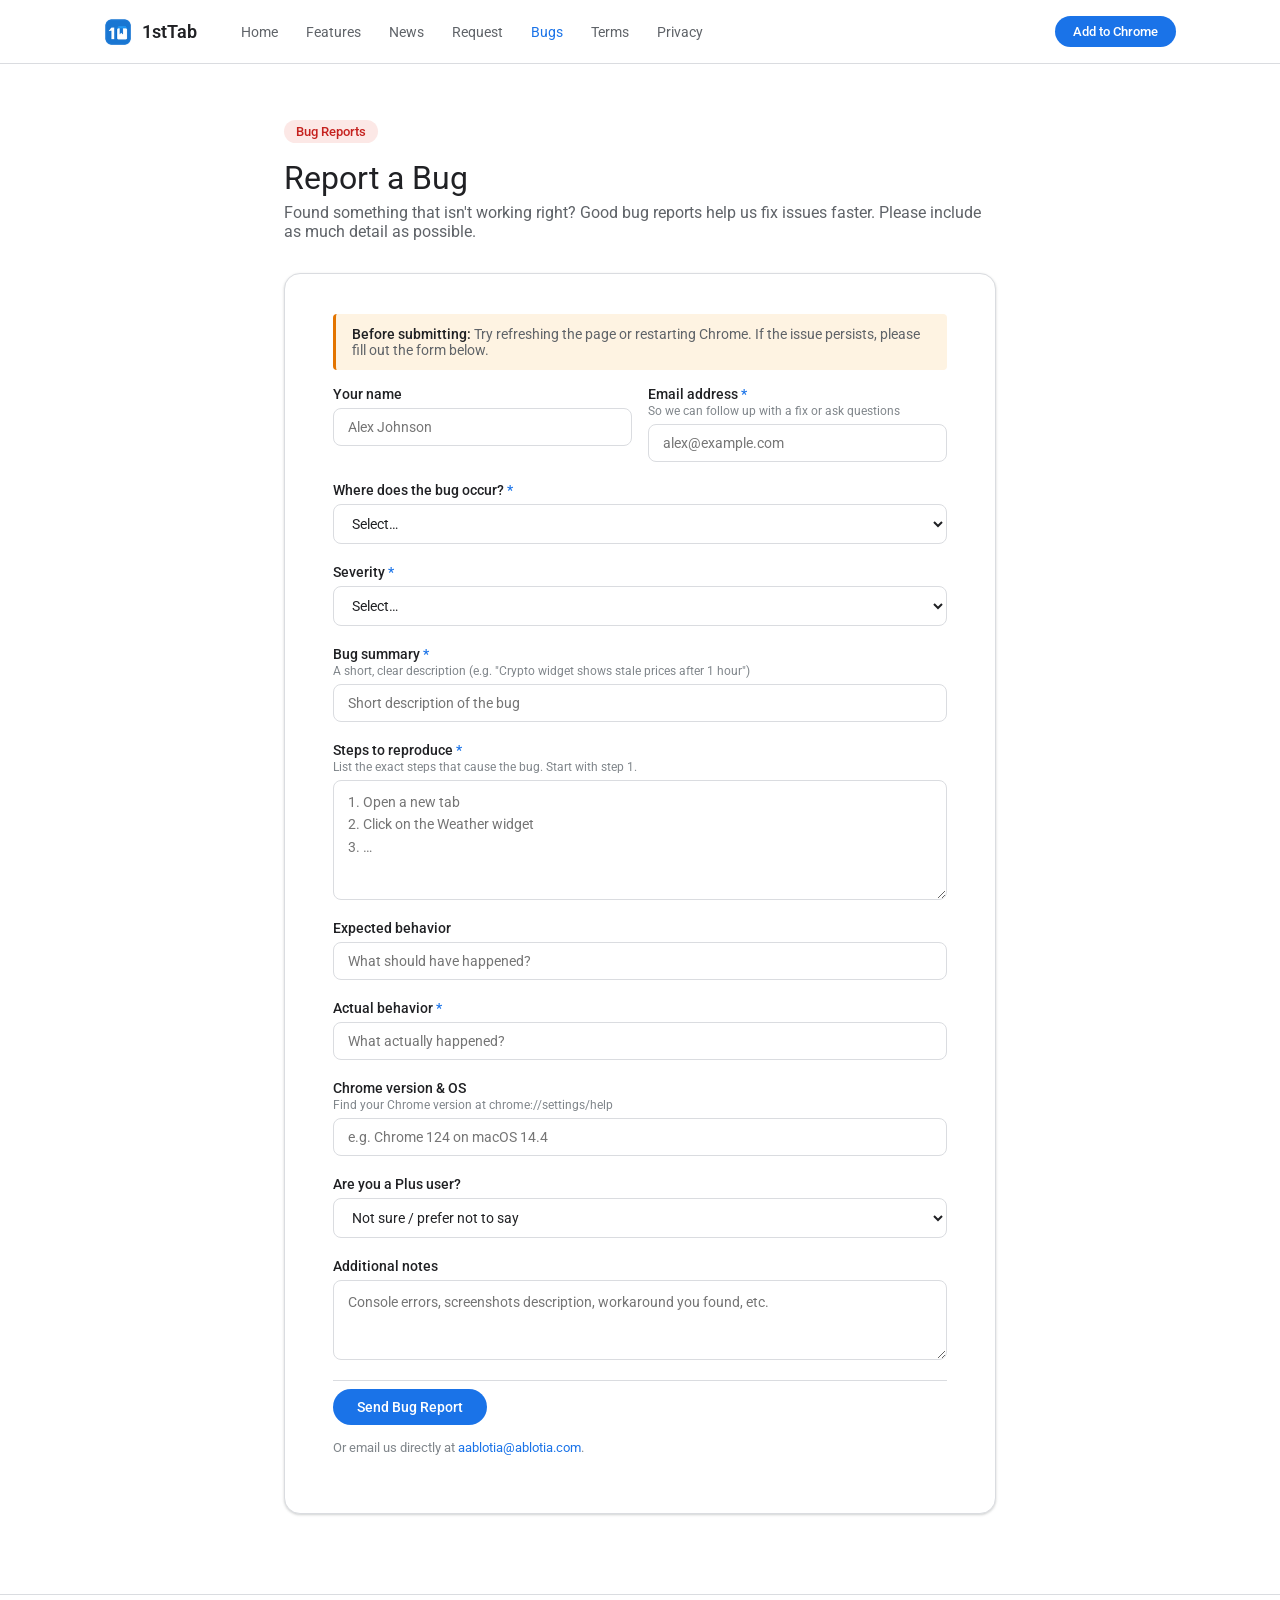
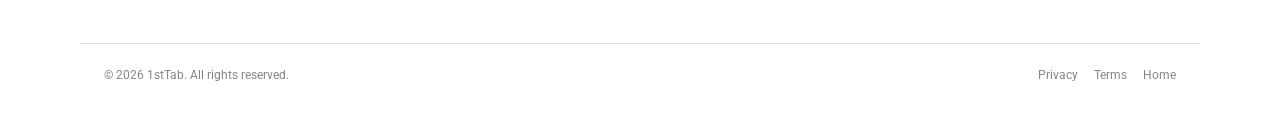
==== bugs.html @ 13f62e6e "feat: initial website launch — 1stTab v1.0" ====
<!doctype html>
<html lang="en">
<head>
<meta charset="utf-8">
<title>Report a Bug — 1stTab</title>
<meta name="description" content="Found a bug in 1stTab? Let us know so we can fix it.">
<meta name="viewport" content="width=device-width, initial-scale=1">
<link rel="shortcut icon" href="assets/favicon.png">
<link rel="preconnect" href="https://fonts.googleapis.com">
<link rel="preconnect" href="https://fonts.gstatic.com" crossorigin>
<link href="https://fonts.googleapis.com/css2?family=Google+Sans:wght@400;500;700&family=Roboto:wght@300;400;500&display=swap" rel="stylesheet">
<link rel="stylesheet" href="style.css">
</head>
<body>

<header class="nav" id="nav">
  <div class="nav-inner">
    <a class="nav-logo" href="index.html">
      <img src="assets/icon48.png" alt="1stTab icon">
      1stTab
    </a>
    <nav class="nav-links">
      <a href="index.html">Home</a>
      <a href="index.html#features">Features</a>
      <a href="news.html">News</a>
      <a href="request.html">Request</a>
      <a href="bugs.html" class="active">Bugs</a>
      <a href="terms.html">Terms</a>
      <a href="privacy.html">Privacy</a>
    </nav>
    <div class="nav-cta">
      <a href="https://chromewebstore.google.com/detail/1sttab/bigolehnkpljdbocpkljjmkkocefinbh?authuser=0&hl=en" class="btn btn-primary btn-sm" target="_blank" rel="noopener">Add to Chrome</a>
    </div>
  </div>
</header>

<div class="page-wrap">
  <div style="margin-bottom:32px">
    <div style="display:inline-flex;align-items:center;gap:6px;font-size:13px;font-weight:500;color:#c5221f;background:#fce8e6;padding:4px 12px;border-radius:9999px;margin-bottom:16px">Bug Reports</div>
    <h1 class="page-title">Report a Bug</h1>
    <p style="font-size:16px;color:var(--text-2);margin-top:6px">Found something that isn't working right? Good bug reports help us fix issues faster. Please include as much detail as possible.</p>
  </div>

  <div class="page-card">
    <div class="callout" style="border-left-color:#e37400;background:#fef3e2">
      <strong>Before submitting:</strong> Try refreshing the page or restarting Chrome. If the issue persists, please fill out the form below.
    </div>

    <!--
      FORMSPREE SETUP (5 minutes):
      1. Go to https://formspree.io → New Form → give it a name (e.g. "1stTab Bug Reports")
      2. Copy the endpoint URL (looks like https://formspree.io/f/xabcdefg)
      3. Replace the action below with that URL
      4. Connect Google Sheets: Formspree dashboard → Integrations → Google Sheets
         Bug reports land in a Sheet automatically — easy to triage.
    -->
    <form class="form" id="bugForm" action="https://formspree.io/f/YOUR_FORM_ID" method="POST">
      <div class="form-row">
        <div class="form-group">
          <label class="form-label" for="bug-name">Your name</label>
          <input class="form-input" type="text" id="bug-name" name="name" placeholder="Alex Johnson" autocomplete="name">
        </div>
        <div class="form-group">
          <label class="form-label" for="bug-email">Email address <strong style="color:var(--blue)">*</strong></label>
          <div class="form-sublabel">So we can follow up with a fix or ask questions</div>
          <input class="form-input" type="email" id="bug-email" name="email" placeholder="alex@example.com" required autocomplete="email">
        </div>
      </div>

      <div class="form-group">
        <label class="form-label" for="bug-area">Where does the bug occur? <strong style="color:var(--blue)">*</strong></label>
        <select class="form-select" id="bug-area" name="area" required>
          <option value="">Select…</option>
          <option value="dashboard">Dashboard</option>
          <option value="bookmarks">Bookmarks widget</option>
          <option value="notes">Notes widget</option>
          <option value="todo">To-Do widget</option>
          <option value="clocks">World Clocks</option>
          <option value="weather">Weather widget</option>
          <option value="pomodoro">Pomodoro timer</option>
          <option value="crypto">Crypto / FX / Stocks</option>
          <option value="history">History widget</option>
          <option value="panel">Side Panel</option>
          <option value="ai">AI Assistant</option>
          <option value="settings">Settings</option>
          <option value="manager">Bookmarks Manager</option>
          <option value="backup">Drive Backup / Plus</option>
          <option value="other">Other / Not sure</option>
        </select>
      </div>

      <div class="form-group">
        <label class="form-label" for="bug-severity">Severity <strong style="color:var(--blue)">*</strong></label>
        <select class="form-select" id="bug-severity" name="severity" required>
          <option value="">Select…</option>
          <option value="critical">Critical — extension is unusable / data lost</option>
          <option value="major">Major — feature is broken or frequently crashing</option>
          <option value="minor">Minor — visual issue or occasional glitch</option>
          <option value="cosmetic">Cosmetic — something looks slightly off</option>
        </select>
      </div>

      <div class="form-group">
        <label class="form-label" for="bug-title">Bug summary <strong style="color:var(--blue)">*</strong></label>
        <div class="form-sublabel">A short, clear description (e.g. "Crypto widget shows stale prices after 1 hour")</div>
        <input class="form-input" type="text" id="bug-title" name="title" placeholder="Short description of the bug" required maxlength="150">
      </div>

      <div class="form-group">
        <label class="form-label" for="bug-steps">Steps to reproduce <strong style="color:var(--blue)">*</strong></label>
        <div class="form-sublabel">List the exact steps that cause the bug. Start with step 1.</div>
        <textarea class="form-textarea" id="bug-steps" name="steps" placeholder="1. Open a new tab&#10;2. Click on the Weather widget&#10;3. …" required style="min-height:120px"></textarea>
      </div>

      <div class="form-group">
        <label class="form-label" for="bug-expected">Expected behavior</label>
        <input class="form-input" type="text" id="bug-expected" name="expected" placeholder="What should have happened?">
      </div>

      <div class="form-group">
        <label class="form-label" for="bug-actual">Actual behavior <strong style="color:var(--blue)">*</strong></label>
        <input class="form-input" type="text" id="bug-actual" name="actual" placeholder="What actually happened?" required>
      </div>

      <div class="form-group">
        <label class="form-label" for="bug-env">Chrome version &amp; OS</label>
        <div class="form-sublabel">Find your Chrome version at chrome://settings/help</div>
        <input class="form-input" type="text" id="bug-env" name="environment" placeholder="e.g. Chrome 124 on macOS 14.4">
      </div>

      <div class="form-group">
        <label class="form-label" for="bug-plus">Are you a Plus user?</label>
        <select class="form-select" id="bug-plus" name="plus">
          <option value="">Not sure / prefer not to say</option>
          <option value="yes">Yes, I have 1stTab Plus</option>
          <option value="no">No, I'm on the free plan</option>
        </select>
      </div>

      <div class="form-group">
        <label class="form-label" for="bug-extra">Additional notes</label>
        <textarea class="form-textarea" id="bug-extra" name="extra" placeholder="Console errors, screenshots description, workaround you found, etc." style="min-height:80px"></textarea>
      </div>

      <div style="padding-top:8px;border-top:1px solid var(--border)">
        <button type="submit" class="btn btn-primary form-submit">Send Bug Report</button>
        <p style="font-size:13px;color:var(--text-3);margin-top:12px">Or email us directly at <a href="mailto:aablotia@ablotia.com">aablotia@ablotia.com</a>.</p>
      </div>
    </form>
  </div>
</div>

<footer class="footer">
  <div class="footer-bottom" style="max-width:var(--max-w);margin:0 auto;padding:24px 24px 0">
    <span>© 2026 1stTab. All rights reserved.</span>
    <div class="footer-bottom-links">
      <a href="privacy.html">Privacy</a>
      <a href="terms.html">Terms</a>
      <a href="index.html">Home</a>
    </div>
  </div>
</footer>

<script>
const nav = document.getElementById('nav');
window.addEventListener('scroll', () => nav.classList.toggle('scrolled', window.scrollY > 10), { passive: true });
</script>
</body>
</html>
---- style.css ----
/* ─── Variables ─────────────────────────────────────────────────────────── */
:root {
  --blue:        #1a73e8;
  --blue-hover:  #1557b0;
  --blue-light:  #e8f0fe;
  --blue-mid:    #4285f4;
  --amber:       #e37400;
  --amber-light: #fef3e2;
  --bg:          #ffffff;
  --bg-alt:      #f8f9fa;
  --text:        #202124;
  --text-2:      #5f6368;
  --text-3:      #80868b;
  --border:      #dadce0;
  --card-bg:     #ffffff;
  --shadow-sm:   0 1px 3px rgba(60,64,67,.15), 0 1px 2px rgba(60,64,67,.1);
  --shadow-md:   0 2px 6px rgba(60,64,67,.15), 0 1px 2px rgba(60,64,67,.1);
  --shadow-lg:   0 4px 16px rgba(60,64,67,.15), 0 1px 4px rgba(60,64,67,.1);
  --radius:      8px;
  --radius-lg:   16px;
  --radius-pill: 9999px;
  --nav-h:       64px;
  --max-w:       1120px;
  --font:        'Google Sans', 'Roboto', -apple-system, 'Segoe UI', sans-serif;
}

/* ─── Reset & Base ──────────────────────────────────────────────────────── */
*, *::before, *::after { box-sizing: border-box; margin: 0; padding: 0; }
html { scroll-behavior: smooth; }
body {
  font-family: var(--font);
  font-size: 16px;
  color: var(--text);
  background: var(--bg);
  -webkit-font-smoothing: antialiased;
}
a { color: var(--blue); text-decoration: none; }
a:hover { text-decoration: underline; }
img { display: block; max-width: 100%; }
ul { list-style: none; }

/* ─── Typography ────────────────────────────────────────────────────────── */
.t-hero  { font-size: clamp(36px, 5vw, 56px); font-weight: 400; line-height: 1.15; letter-spacing: -0.02em; }
.t-title { font-size: clamp(26px, 3vw, 36px); font-weight: 400; line-height: 1.2; }
.t-h3    { font-size: 22px; font-weight: 500; line-height: 1.3; }
.t-body  { font-size: 16px; line-height: 1.6; color: var(--text-2); }
.t-small { font-size: 14px; line-height: 1.5; color: var(--text-3); }
strong { font-weight: 500; color: var(--text); }

/* ─── Buttons ───────────────────────────────────────────────────────────── */
.btn {
  display: inline-flex;
  align-items: center;
  gap: 8px;
  padding: 10px 24px;
  border-radius: var(--radius-pill);
  font-family: var(--font);
  font-size: 14px;
  font-weight: 500;
  cursor: pointer;
  border: none;
  transition: background .15s, box-shadow .15s, transform .1s;
  white-space: nowrap;
  text-decoration: none;
}
.btn:hover { text-decoration: none; }
.btn-primary { background: var(--blue); color: #fff; }
.btn-primary:hover { background: var(--blue-hover); box-shadow: var(--shadow-md); }
.btn-outline { background: transparent; color: var(--blue); border: 1px solid var(--blue); }
.btn-outline:hover { background: var(--blue-light); }
.btn-lg { padding: 14px 32px; font-size: 16px; }
.btn-sm { padding: 8px 18px; font-size: 13px; }

/* ─── Badge Plus ────────────────────────────────────────────────────────── */
.badge-plus {
  display: inline-block;
  font-size: 11px;
  font-weight: 600;
  color: var(--amber);
  background: var(--amber-light);
  border: 1px solid #f6c55a;
  border-radius: var(--radius-pill);
  padding: 2px 8px;
  vertical-align: middle;
  margin-left: 8px;
  letter-spacing: .04em;
}

/* ─── Navigation ────────────────────────────────────────────────────────── */
.nav {
  position: sticky;
  top: 0;
  z-index: 100;
  background: rgba(255,255,255,0.95);
  backdrop-filter: blur(8px);
  -webkit-backdrop-filter: blur(8px);
  border-bottom: 1px solid var(--border);
  height: var(--nav-h);
  display: flex;
  align-items: center;
  transition: box-shadow .2s;
}
.nav.scrolled { box-shadow: var(--shadow-sm); }
.nav-inner {
  max-width: var(--max-w);
  width: 100%;
  margin: 0 auto;
  padding: 0 24px;
  display: flex;
  align-items: center;
  gap: 0;
}
.nav-logo {
  display: flex;
  align-items: center;
  gap: 10px;
  font-size: 18px;
  font-weight: 600;
  color: var(--text);
  text-decoration: none;
  flex-shrink: 0;
}
.nav-logo img { width: 28px; height: 28px; border-radius: 6px; }
.nav-logo:hover { text-decoration: none; }
.nav-links {
  display: flex;
  align-items: center;
  gap: 4px;
  margin-left: 32px;
  flex: 1;
}
.nav-links a {
  font-size: 14px;
  color: var(--text-2);
  padding: 6px 12px;
  border-radius: var(--radius-pill);
  transition: background .15s, color .15s;
  text-decoration: none;
}
.nav-links a:hover { background: var(--bg-alt); color: var(--text); }
.nav-links a.active { color: var(--blue); }
.nav-cta { margin-left: auto; }

/* ─── Hero ──────────────────────────────────────────────────────────────── */
.hero {
  padding: 72px 24px 80px;
  max-width: var(--max-w);
  margin: 0 auto;
  display: grid;
  grid-template-columns: 1fr 1fr;
  gap: 64px;
  align-items: center;
}
.hero-text {}
.hero-eyebrow {
  display: inline-flex;
  align-items: center;
  gap: 6px;
  font-size: 13px;
  font-weight: 500;
  color: var(--blue);
  background: var(--blue-light);
  padding: 4px 12px;
  border-radius: var(--radius-pill);
  margin-bottom: 24px;
}
.hero-title { margin-bottom: 20px; }
.hero-sub { font-size: 18px; line-height: 1.6; color: var(--text-2); margin-bottom: 36px; max-width: 480px; }
.hero-actions { display: flex; gap: 12px; flex-wrap: wrap; }
.hero-mockup { position: relative; }

/* ─── Browser Frame (Mockup) ────────────────────────────────────────────── */
.browser {
  background: #1c1c21;
  border-radius: 12px;
  overflow: hidden;
  box-shadow: 0 24px 80px rgba(0,0,0,.35), 0 2px 8px rgba(0,0,0,.2);
  border: 1px solid rgba(255,255,255,.08);
}
.browser-bar {
  background: #2a2a30;
  height: 38px;
  display: flex;
  align-items: center;
  padding: 0 14px;
  gap: 10px;
  flex-shrink: 0;
}
.browser-dots { display: flex; gap: 5px; }
.browser-dots span { width: 10px; height: 10px; border-radius: 50%; }
.browser-dots span:nth-child(1) { background: #ff5f57; }
.browser-dots span:nth-child(2) { background: #febc2e; }
.browser-dots span:nth-child(3) { background: #28c840; }
.browser-url {
  flex: 1;
  height: 22px;
  background: rgba(255,255,255,.07);
  border-radius: 4px;
  display: flex;
  align-items: center;
  padding: 0 10px;
  font-size: 11px;
  color: rgba(255,255,255,.35);
  font-family: monospace;
}

/* ─── Dashboard Mockup (hero) ───────────────────────────────────────────── */
.dash {
  padding: 14px;
  display: flex;
  flex-direction: column;
  gap: 10px;
}
.dash-topbar {
  display: flex;
  align-items: center;
  gap: 8px;
}
.dash-search {
  flex: 1;
  height: 30px;
  background: rgba(255,255,255,.08);
  border-radius: var(--radius-pill);
  display: flex;
  align-items: center;
  padding: 0 12px;
  font-size: 11px;
  color: rgba(255,255,255,.3);
  gap: 6px;
}
.dash-icons { display: flex; gap: 6px; }
.dash-icon {
  width: 24px; height: 24px;
  background: rgba(255,255,255,.08);
  border-radius: 50%;
}
.dash-greeting {
  font-size: 11px;
  color: rgba(255,255,255,.5);
  text-align: center;
}
.dash-body {
  display: grid;
  grid-template-columns: 1fr 1fr;
  gap: 10px;
}
.dash-col { display: flex; flex-direction: column; gap: 10px; }
.dash-widget {
  background: rgba(255,255,255,.05);
  border-radius: 10px;
  border: 1px solid rgba(255,255,255,.07);
  padding: 10px 12px;
}
.dash-widget-title {
  font-size: 9px;
  font-weight: 600;
  color: rgba(255,255,255,.4);
  text-transform: uppercase;
  letter-spacing: .08em;
  margin-bottom: 8px;
}
.bm-grid { display: grid; grid-template-columns: repeat(5,1fr); gap: 5px; }
.bm-cell {
  aspect-ratio: 1;
  border-radius: 6px;
  display: flex;
  align-items: center;
  justify-content: center;
  font-size: 9px;
  font-weight: 700;
  color: rgba(255,255,255,.9);
}
.clock-big {
  font-size: 28px;
  font-weight: 300;
  color: rgba(255,255,255,.9);
  letter-spacing: .05em;
  margin-bottom: 2px;
}
.clock-date { font-size: 9px; color: rgba(255,255,255,.4); }
.clock-zones { margin-top: 8px; display: flex; flex-direction: column; gap: 4px; }
.clock-zone { display: flex; justify-content: space-between; font-size: 9px; color: rgba(255,255,255,.5); }
.clock-zone span:last-child { color: rgba(255,255,255,.75); }
.weather-temp { font-size: 28px; font-weight: 300; color: rgba(255,255,255,.9); }
.weather-desc { font-size: 9px; color: rgba(255,255,255,.45); margin-top: 2px; }
.weather-row { display: flex; gap: 8px; margin-top: 8px; }
.weather-day { font-size: 8px; color: rgba(255,255,255,.4); text-align: center; flex: 1; }
.note-lines { display: flex; flex-direction: column; gap: 5px; }
.note-line {
  height: 7px;
  background: rgba(255,255,255,.12);
  border-radius: 3px;
}
.note-line.short { width: 65%; }
.note-line.med   { width: 85%; }
.crypto-row {
  display: flex;
  justify-content: space-between;
  align-items: center;
  padding: 4px 0;
  border-bottom: 1px solid rgba(255,255,255,.05);
  font-size: 9px;
}
.crypto-row:last-child { border-bottom: none; }
.crypto-name { color: rgba(255,255,255,.7); }
.crypto-price { color: rgba(255,255,255,.9); font-weight: 600; }
.crypto-change.up { color: #34d399; }
.crypto-change.dn { color: #f87171; }

/* ─── Feature Screen Mockups (cards) ───────────────────────────────────── */
.feature-screen {
  padding: 18px;
  min-height: 240px;
}
/* Bookmarks mockup */
.bm-big-grid {
  display: grid;
  grid-template-columns: repeat(4, 1fr);
  gap: 8px;
}
.bm-big-cell {
  border-radius: 10px;
  padding: 12px 10px 10px;
  display: flex;
  flex-direction: column;
  align-items: center;
  gap: 6px;
  background: rgba(255,255,255,.05);
  border: 1px solid rgba(255,255,255,.07);
  cursor: pointer;
  transition: background .15s;
}
.bm-big-icon {
  width: 32px; height: 32px;
  border-radius: 8px;
  display: flex;
  align-items: center;
  justify-content: center;
  font-size: 14px;
  font-weight: 800;
  color: #fff;
}
.bm-big-label { font-size: 9px; color: rgba(255,255,255,.5); text-align: center; }
.bm-search-bar {
  display: flex;
  align-items: center;
  gap: 6px;
  background: rgba(255,255,255,.07);
  border-radius: var(--radius-pill);
  padding: 6px 12px;
  font-size: 11px;
  color: rgba(255,255,255,.3);
  margin-bottom: 12px;
}
/* Notes & Tasks mockup */
.todo-items { display: flex; flex-direction: column; gap: 6px; margin-top: 10px; }
.todo-item {
  display: flex;
  align-items: center;
  gap: 8px;
  font-size: 11px;
  color: rgba(255,255,255,.7);
}
.todo-check {
  width: 14px; height: 14px;
  border-radius: 50%;
  border: 1.5px solid rgba(255,255,255,.25);
  flex-shrink: 0;
}
.todo-check.done { background: #4285f4; border-color: #4285f4; }
.todo-label.done { text-decoration: line-through; color: rgba(255,255,255,.3); }
/* Clocks mockup */
.clock-ring {
  width: 80px; height: 80px;
  border-radius: 50%;
  border: 2px solid rgba(255,255,255,.15);
  position: relative;
  margin: 0 auto 12px;
  display: flex;
  align-items: center;
  justify-content: center;
  flex-direction: column;
}
.clock-ring-time { font-size: 14px; font-weight: 300; color: rgba(255,255,255,.85); }
.clock-ring-tz   { font-size: 8px; color: rgba(255,255,255,.4); margin-top: 1px; }
.clock-hand {
  position: absolute;
  bottom: 50%;
  left: 50%;
  transform-origin: bottom center;
  border-radius: 2px;
}
.clocks-list { display: flex; flex-direction: column; gap: 8px; margin-top: 8px; }
.clocks-row { display: flex; justify-content: space-between; align-items: center; }
.clocks-city { font-size: 11px; color: rgba(255,255,255,.5); }
.clocks-time { font-size: 14px; color: rgba(255,255,255,.85); font-weight: 300; letter-spacing: .04em; }
/* Finance mockup */
.finance-chart {
  height: 60px;
  position: relative;
  margin-bottom: 10px;
}
.finance-chart svg { width: 100%; height: 100%; }
.finance-tickers { display: flex; flex-direction: column; gap: 6px; }
.finance-row {
  display: flex;
  justify-content: space-between;
  align-items: center;
  padding: 4px 8px;
  background: rgba(255,255,255,.04);
  border-radius: 6px;
  font-size: 11px;
}
.finance-sym  { color: rgba(255,255,255,.7); font-weight: 600; }
.finance-pr   { color: rgba(255,255,255,.9); }
.finance-chg.up  { color: #34d399; }
.finance-chg.dn  { color: #f87171; }
/* Pomodoro + History mockup */
.pomo-ring {
  width: 88px; height: 88px;
  border-radius: 50%;
  border: 3px solid rgba(255,255,255,.08);
  border-top-color: #4285f4;
  position: relative;
  margin: 0 auto 10px;
  display: flex;
  align-items: center;
  justify-content: center;
  flex-direction: column;
}
.pomo-time { font-size: 18px; font-weight: 300; color: rgba(255,255,255,.85); }
.pomo-label { font-size: 8px; color: rgba(255,255,255,.4); margin-top: 2px; }
.pomo-btns { display: flex; gap: 6px; justify-content: center; margin-bottom: 14px; }
.pomo-btn {
  padding: 4px 10px;
  border-radius: var(--radius-pill);
  font-size: 9px;
  border: none;
  cursor: pointer;
}
.pomo-btn.act { background: #4285f4; color: #fff; }
.pomo-btn.def { background: rgba(255,255,255,.08); color: rgba(255,255,255,.5); }
.hist-list { display: flex; flex-direction: column; gap: 5px; }
.hist-row {
  display: flex;
  align-items: center;
  gap: 6px;
  font-size: 10px;
  color: rgba(255,255,255,.5);
}
.hist-fav {
  width: 12px; height: 12px;
  border-radius: 2px;
  flex-shrink: 0;
}
/* Side Panel mockup */
.panel-shell {
  display: flex;
  border: 1px solid rgba(255,255,255,.08);
  border-radius: 8px;
  overflow: hidden;
  height: 220px;
}
.panel-tabs {
  width: 40px;
  background: rgba(255,255,255,.04);
  border-right: 1px solid rgba(255,255,255,.07);
  display: flex;
  flex-direction: column;
  align-items: center;
  padding: 10px 0;
  gap: 8px;
}
.panel-tab {
  width: 28px; height: 28px;
  border-radius: 6px;
  background: rgba(255,255,255,.06);
  display: flex;
  align-items: center;
  justify-content: center;
  font-size: 12px;
  cursor: pointer;
}
.panel-tab.act { background: rgba(66,133,244,.25); }
.panel-body { flex: 1; padding: 10px 12px; overflow: hidden; }
.panel-head { font-size: 11px; font-weight: 600; color: rgba(255,255,255,.6); margin-bottom: 8px; }
.cal-event {
  display: flex;
  gap: 8px;
  margin-bottom: 6px;
  align-items: flex-start;
}
.cal-dot { width: 8px; height: 8px; border-radius: 50%; flex-shrink: 0; margin-top: 2px; }
.cal-title { font-size: 10px; color: rgba(255,255,255,.75); }
.cal-time  { font-size: 9px;  color: rgba(255,255,255,.4); }
.sys-row { display: flex; justify-content: space-between; align-items: center; margin-bottom: 6px; }
.sys-label { font-size: 10px; color: rgba(255,255,255,.5); }
.sys-bar-wrap { flex: 1; height: 4px; background: rgba(255,255,255,.08); border-radius: 2px; margin: 0 8px; }
.sys-bar { height: 100%; border-radius: 2px; background: #4285f4; }
.sys-val { font-size: 9px; color: rgba(255,255,255,.5); }
/* AI mockup */
.chat { display: flex; flex-direction: column; gap: 8px; padding: 4px 0; }
.chat-msg {
  max-width: 88%;
  padding: 7px 11px;
  border-radius: 12px;
  font-size: 10.5px;
  line-height: 1.5;
}
.chat-user { background: #4285f4; color: rgba(255,255,255,.9); align-self: flex-end; border-bottom-right-radius: 3px; }
.chat-ai   { background: rgba(255,255,255,.08); color: rgba(255,255,255,.75); align-self: flex-start; border-bottom-left-radius: 3px; }
.chat-input {
  display: flex;
  align-items: center;
  gap: 6px;
  background: rgba(255,255,255,.06);
  border: 1px solid rgba(255,255,255,.1);
  border-radius: var(--radius-pill);
  padding: 6px 12px;
  margin-top: 8px;
}
.chat-input-text { flex: 1; font-size: 10px; color: rgba(255,255,255,.3); }
.chat-send {
  width: 20px; height: 20px;
  background: #4285f4;
  border-radius: 50%;
  display: flex;
  align-items: center;
  justify-content: center;
  font-size: 10px;
  color: #fff;
}
/* Plus mockup */
.plus-card {
  border: 1px solid rgba(66,133,244,.3);
  border-radius: 12px;
  padding: 16px;
  background: linear-gradient(135deg, rgba(66,133,244,.08) 0%, rgba(227,116,0,.05) 100%);
}
.plus-title { font-size: 14px; font-weight: 600; color: rgba(255,255,255,.9); margin-bottom: 12px; }
.plus-feat-list { display: flex; flex-direction: column; gap: 7px; }
.plus-feat {
  display: flex;
  align-items: center;
  gap: 7px;
  font-size: 11px;
  color: rgba(255,255,255,.7);
}
.plus-feat::before {
  content: '✓';
  width: 16px; height: 16px;
  background: rgba(66,133,244,.3);
  color: #93b4f5;
  border-radius: 50%;
  display: flex;
  align-items: center;
  justify-content: center;
  font-size: 9px;
  flex-shrink: 0;
}

/* ─── Features Section ──────────────────────────────────────────────────── */
.features-section {
  background: var(--bg-alt);
  padding: 80px 0 100px;
}
.section-header {
  text-align: center;
  max-width: 560px;
  margin: 0 auto 52px;
  padding: 0 24px;
}
.section-header .t-title { margin-bottom: 12px; }

/* Filter Bar */
.filter-wrap {
  position: sticky;
  top: var(--nav-h);
  z-index: 50;
  background: var(--bg-alt);
  padding: 12px 0;
  border-bottom: 1px solid var(--border);
  margin-bottom: 52px;
}
.filter-inner {
  max-width: var(--max-w);
  margin: 0 auto;
  padding: 0 24px;
  overflow-x: auto;
  display: flex;
  gap: 8px;
  scrollbar-width: none;
}
.filter-inner::-webkit-scrollbar { display: none; }
.filter-pill {
  flex-shrink: 0;
  padding: 7px 18px;
  border-radius: var(--radius-pill);
  font-size: 13.5px;
  font-weight: 500;
  color: var(--text-2);
  background: var(--bg);
  border: 1px solid var(--border);
  cursor: pointer;
  transition: background .15s, color .15s, border-color .15s, box-shadow .15s;
  white-space: nowrap;
  user-select: none;
}
.filter-pill:hover { background: var(--blue-light); color: var(--blue); border-color: var(--blue-light); }
.filter-pill.active { background: var(--blue); color: #fff; border-color: var(--blue); box-shadow: 0 2px 8px rgba(26,115,232,.3); }

/* Feature Cards */
.features-cards {
  max-width: var(--max-w);
  margin: 0 auto;
  padding: 0 24px;
  display: flex;
  flex-direction: column;
  gap: 0;
}
.feature-card {
  background: var(--card-bg);
  border-radius: var(--radius-lg);
  box-shadow: var(--shadow-md);
  overflow: hidden;
  display: grid;
  grid-template-columns: 1fr 1fr;
  align-items: center;
  margin-bottom: 24px;
  transition: box-shadow .2s;
}
.feature-card:hover { box-shadow: var(--shadow-lg); }
.feature-card.reverse { direction: rtl; }
.feature-card.reverse > * { direction: ltr; }
.feature-text {
  padding: 48px 52px;
}
.feature-kicker {
  font-size: 12px;
  font-weight: 600;
  color: var(--blue);
  text-transform: uppercase;
  letter-spacing: .08em;
  margin-bottom: 14px;
}
.feature-text .t-h3 { margin-bottom: 14px; }
.feature-text .t-body { margin-bottom: 20px; }
.feature-bullets { display: flex; flex-direction: column; gap: 8px; }
.feature-bullet {
  display: flex;
  align-items: flex-start;
  gap: 10px;
  font-size: 14px;
  color: var(--text-2);
  line-height: 1.5;
}
.feature-bullet::before {
  content: '';
  width: 6px; height: 6px;
  border-radius: 50%;
  background: var(--blue);
  flex-shrink: 0;
  margin-top: 6px;
}
.feature-visual {
  background: #17171c;
  min-height: 320px;
  display: flex;
  align-items: center;
  justify-content: center;
  padding: 24px;
}

/* ─── Pricing CTA ───────────────────────────────────────────────────────── */
.pricing-cta {
  padding: 80px 24px;
  text-align: center;
  background: linear-gradient(135deg, #e8f0fe 0%, #fef3e2 100%);
}
.pricing-cta .t-title { margin-bottom: 16px; }
.pricing-cta .t-body  { margin-bottom: 36px; max-width: 480px; margin-left: auto; margin-right: auto; }
.pricing-actions { display: flex; gap: 12px; justify-content: center; flex-wrap: wrap; }

/* ─── Footer ────────────────────────────────────────────────────────────── */
.footer {
  background: var(--bg);
  border-top: 1px solid var(--border);
  padding: 48px 24px 32px;
}
.footer-inner {
  max-width: var(--max-w);
  margin: 0 auto;
  display: grid;
  grid-template-columns: 1.5fr 1fr 1fr 1fr;
  gap: 40px;
  margin-bottom: 40px;
}
.footer-brand-name {
  font-size: 16px;
  font-weight: 600;
  color: var(--text);
  display: flex;
  align-items: center;
  gap: 8px;
  margin-bottom: 10px;
}
.footer-brand-name img { width: 22px; height: 22px; border-radius: 5px; }
.footer-desc { font-size: 13px; color: var(--text-3); line-height: 1.6; margin-bottom: 16px; }
.footer-col-title {
  font-size: 12px;
  font-weight: 600;
  text-transform: uppercase;
  letter-spacing: .08em;
  color: var(--text-3);
  margin-bottom: 14px;
}
.footer-links { display: flex; flex-direction: column; gap: 8px; }
.footer-links a { font-size: 13px; color: var(--text-2); text-decoration: none; }
.footer-links a:hover { color: var(--blue); text-decoration: underline; }
.footer-bottom {
  max-width: var(--max-w);
  margin: 0 auto;
  padding-top: 24px;
  border-top: 1px solid var(--border);
  display: flex;
  justify-content: space-between;
  align-items: center;
  font-size: 12px;
  color: var(--text-3);
  flex-wrap: wrap;
  gap: 8px;
}
.footer-bottom-links { display: flex; gap: 16px; }
.footer-bottom-links a { color: var(--text-3); font-size: 12px; }
.footer-bottom-links a:hover { color: var(--blue); }

/* ─── Inner Page Layout (Terms, Privacy, News, etc.) ───────────────────── */
.page-wrap {
  max-width: 760px;
  margin: 0 auto;
  padding: 56px 24px 80px;
}
.page-card {
  background: var(--card-bg);
  border: 1px solid var(--border);
  border-radius: var(--radius-lg);
  padding: 40px 48px;
  box-shadow: var(--shadow-sm);
}
.page-title { font-size: 32px; font-weight: 400; margin-bottom: 6px; }
.page-meta { font-size: 13px; color: var(--text-3); margin-bottom: 32px; }
.page-card h2 {
  font-size: 18px;
  font-weight: 500;
  color: var(--text);
  margin-top: 36px;
  margin-bottom: 12px;
  padding-top: 28px;
  border-top: 1px solid var(--border);
}
.page-card h2:first-of-type { border-top: none; padding-top: 0; }
.page-card h3 { font-size: 15px; font-weight: 500; color: var(--text); margin-top: 20px; margin-bottom: 8px; }
.page-card p  { font-size: 15px; line-height: 1.7; color: var(--text-2); margin-bottom: 14px; }
.page-card ul, .page-card ol { font-size: 15px; line-height: 1.7; color: var(--text-2); margin-bottom: 14px; padding-left: 22px; list-style: disc; }
.page-card ol { list-style: decimal; }
.page-card li { margin-bottom: 6px; }
.page-card table { width: 100%; border-collapse: collapse; font-size: 14px; margin-bottom: 20px; }
.page-card th { text-align: left; padding: 9px 12px; background: var(--bg-alt); border-bottom: 1px solid var(--border); font-weight: 500; color: var(--text); font-size: 13px; }
.page-card td { padding: 9px 12px; border-bottom: 1px solid var(--border); color: var(--text-2); vertical-align: top; }
.page-card tr:last-child td { border-bottom: none; }
.page-card code { font-family: 'Roboto Mono', monospace; font-size: 13px; background: var(--bg-alt); padding: 1px 5px; border-radius: 4px; }
.callout {
  background: var(--blue-light);
  border-left: 3px solid var(--blue);
  border-radius: 4px;
  padding: 12px 16px;
  margin-bottom: 16px;
  font-size: 14px;
  color: var(--text-2);
}

/* ─── News Page ─────────────────────────────────────────────────────────── */
.news-list { display: flex; flex-direction: column; gap: 0; }
.news-item {
  padding: 28px 0;
  border-bottom: 1px solid var(--border);
}
.news-item:last-child { border-bottom: none; }
.news-date { font-size: 12px; color: var(--text-3); margin-bottom: 8px; font-weight: 500; text-transform: uppercase; letter-spacing: .06em; }
.news-title { font-size: 18px; font-weight: 500; color: var(--text); margin-bottom: 8px; }
.news-body { font-size: 14px; line-height: 1.6; color: var(--text-2); }
.news-tags { display: flex; gap: 6px; margin-top: 10px; flex-wrap: wrap; }
.news-tag {
  font-size: 11px;
  font-weight: 500;
  padding: 2px 8px;
  border-radius: var(--radius-pill);
  background: var(--bg-alt);
  color: var(--text-3);
  border: 1px solid var(--border);
}
.news-tag.feature { background: var(--blue-light); color: var(--blue); border-color: var(--blue-light); }
.news-tag.fix { background: #e6f4ea; color: #137333; border-color: #c8e6c9; }
.news-tag.plus { background: var(--amber-light); color: var(--amber); border-color: #f6c55a; }

/* ─── Forms (Request / Bugs) ────────────────────────────────────────────── */
.form { display: flex; flex-direction: column; gap: 20px; }
.form-group { display: flex; flex-direction: column; gap: 6px; }
.form-label { font-size: 14px; font-weight: 500; color: var(--text); }
.form-sublabel { font-size: 12px; color: var(--text-3); margin-top: -4px; }
.form-input, .form-select, .form-textarea {
  font-family: var(--font);
  font-size: 14px;
  color: var(--text);
  background: var(--bg);
  border: 1px solid var(--border);
  border-radius: var(--radius);
  padding: 10px 14px;
  outline: none;
  transition: border-color .15s, box-shadow .15s;
  width: 100%;
}
.form-input:focus, .form-select:focus, .form-textarea:focus {
  border-color: var(--blue);
  box-shadow: 0 0 0 3px rgba(26,115,232,.12);
}
.form-textarea { resize: vertical; min-height: 120px; line-height: 1.6; }
.form-row { display: grid; grid-template-columns: 1fr 1fr; gap: 16px; }
.form-submit { align-self: flex-start; }

/* ─── Screenshot Visuals ────────────────────────────────────────────────── */
.feature-visual.screenshot {
  background: #edf0f8;
  padding: 28px 24px;
  display: flex;
  align-items: center;
  justify-content: center;
}
.feature-visual.screenshot img {
  width: 100%;
  max-width: 480px;
  border-radius: 10px;
  box-shadow: 0 8px 40px rgba(60,64,67,.18), 0 2px 6px rgba(60,64,67,.1);
  display: block;
}
/* Small widget screenshots — center with more breathing room */
.feature-visual.screenshot.widget {
  padding: 40px 60px;
  background: #edf0f8;
}
.feature-visual.screenshot.widget img {
  max-width: 280px;
  border-radius: 14px;
  box-shadow: 0 12px 48px rgba(60,64,67,.2), 0 2px 8px rgba(60,64,67,.1);
}

/* ─── Coming Soon Cards ─────────────────────────────────────────────────── */
.feature-card.coming-soon {
  opacity: 0.72;
  position: relative;
}
.feature-card.coming-soon:hover { opacity: 0.85; }
.feature-card.coming-soon .feature-visual {
  position: relative;
}
.feature-card.coming-soon .feature-visual::after {
  content: '';
  position: absolute;
  inset: 0;
  background: rgba(10,10,14,0.55);
  pointer-events: none;
}
.cs-badge {
  position: absolute;
  top: 50%;
  left: 50%;
  transform: translate(-50%, -50%);
  z-index: 3;
  background: rgba(255,255,255,0.1);
  backdrop-filter: blur(6px);
  -webkit-backdrop-filter: blur(6px);
  border: 1px solid rgba(255,255,255,0.18);
  border-radius: var(--radius-pill);
  color: #fff;
  font-size: 13px;
  font-weight: 600;
  padding: 8px 20px;
  white-space: nowrap;
  letter-spacing: .02em;
}
.cs-ribbon {
  display: inline-flex;
  align-items: center;
  gap: 5px;
  font-size: 11px;
  font-weight: 700;
  text-transform: uppercase;
  letter-spacing: .08em;
  color: var(--text-3);
  background: var(--bg-alt);
  border: 1px solid var(--border);
  border-radius: var(--radius-pill);
  padding: 3px 10px;
  margin-bottom: 12px;
}
/* Coming-soon filter pills */
.filter-pill.cs {
  color: var(--text-3);
  border-style: dashed;
}
.filter-pill.cs:hover { background: var(--bg-alt); color: var(--text-2); border-color: var(--text-3); }
.filter-pill.cs.active { background: var(--text-3); color: #fff; border-color: var(--text-3); border-style: solid; }
.filter-divider {
  width: 1px;
  height: 24px;
  background: var(--border);
  flex-shrink: 0;
  align-self: center;
  margin: 0 4px;
}

/* ─── Creator Note / Beta Banner ───────────────────────────────────────── */
.creator-note {
  background: linear-gradient(135deg, #fffbf0 0%, #fff8ee 100%);
  border-bottom: 1px solid rgba(246,197,90,.35);
}
.creator-note-inner {
  max-width: var(--max-w);
  margin: 0 auto;
  padding: 40px 24px 44px;
  display: grid;
  grid-template-columns: 1fr auto;
  gap: 40px;
  align-items: start;
}
.creator-note-label {
  display: inline-flex;
  align-items: center;
  gap: 6px;
  font-size: 11px;
  font-weight: 700;
  color: var(--amber);
  text-transform: uppercase;
  letter-spacing: .1em;
  margin-bottom: 14px;
}
.creator-note h2 {
  font-size: 22px;
  font-weight: 500;
  color: var(--text);
  margin-bottom: 12px;
  line-height: 1.35;
}
.creator-note p {
  font-size: 15px;
  line-height: 1.7;
  color: var(--text-2);
  margin-bottom: 12px;
  max-width: 640px;
}
.creator-note p:last-of-type { margin-bottom: 0; }
.beta-code-block {
  margin: 20px 0;
  padding: 18px 22px;
  background: #202124;
  border-radius: var(--radius);
  display: inline-flex;
  flex-direction: column;
  gap: 6px;
}
.beta-code-label { font-size: 11px; color: rgba(255,255,255,.45); font-weight: 500; letter-spacing: .06em; text-transform: uppercase; }
.beta-code-value {
  font-family: 'Roboto Mono', monospace;
  font-size: 22px;
  font-weight: 700;
  color: #fbbf24;
  letter-spacing: .08em;
}
.beta-code-sub { font-size: 12px; color: rgba(255,255,255,.4); }
.creator-note-actions { display: flex; gap: 10px; flex-wrap: wrap; margin-top: 20px; align-items: center; }
.btn-coffee {
  background: #FFDD00;
  color: #1a1a1a;
  font-weight: 600;
  border: none;
}
.btn-coffee:hover { background: #f0ce00; box-shadow: var(--shadow-md); }
.creator-note-aside {
  background: var(--bg);
  border: 1px solid var(--border);
  border-radius: var(--radius-lg);
  padding: 22px 24px;
  min-width: 240px;
  box-shadow: var(--shadow-sm);
  flex-shrink: 0;
}
.creator-aside-title { font-size: 13px; font-weight: 600; color: var(--text); margin-bottom: 12px; }
.creator-aside-list { display: flex; flex-direction: column; gap: 7px; }
.creator-aside-item {
  display: flex;
  align-items: center;
  gap: 8px;
  font-size: 13px;
  color: var(--text-2);
}
.creator-aside-item::before {
  content: '';
  width: 6px; height: 6px;
  border-radius: 50%;
  background: #34a853;
  flex-shrink: 0;
}
/* Disclaimer in terms / legal pages */
.founder-callout {
  background: linear-gradient(135deg, #fffbf0, #fff8ee);
  border: 1px solid rgba(246,197,90,.5);
  border-radius: var(--radius);
  padding: 20px 22px;
  margin-bottom: 28px;
  font-size: 14.5px;
  line-height: 1.7;
  color: var(--text-2);
}
.founder-callout strong { color: var(--text); font-weight: 600; }
.founder-callout .fc-title {
  font-size: 15px;
  font-weight: 600;
  color: var(--amber);
  margin-bottom: 8px;
  display: block;
}

/* ─── Responsive ────────────────────────────────────────────────────────── */
@media (max-width: 1024px) {
  .hero { grid-template-columns: 1fr; gap: 40px; text-align: center; }
  .hero-sub { margin-left: auto; margin-right: auto; }
  .hero-actions { justify-content: center; }
  .footer-inner { grid-template-columns: 1fr 1fr; }
  .creator-note-inner { grid-template-columns: 1fr; gap: 24px; }
  .creator-note-aside { min-width: unset; }
}
@media (max-width: 768px) {
  .nav-links { display: none; }
  .feature-card { grid-template-columns: 1fr; }
  .feature-card.reverse { direction: ltr; }
  .feature-visual { min-height: 240px; }
  .feature-text { padding: 32px 28px; }
  .page-card { padding: 28px 24px; }
  .form-row { grid-template-columns: 1fr; }
  .footer-inner { grid-template-columns: 1fr; }
  .footer-bottom { flex-direction: column; text-align: center; }
}
@media (max-width: 480px) {
  .hero { padding: 48px 24px 56px; }
  .section-header { margin-bottom: 36px; }
}
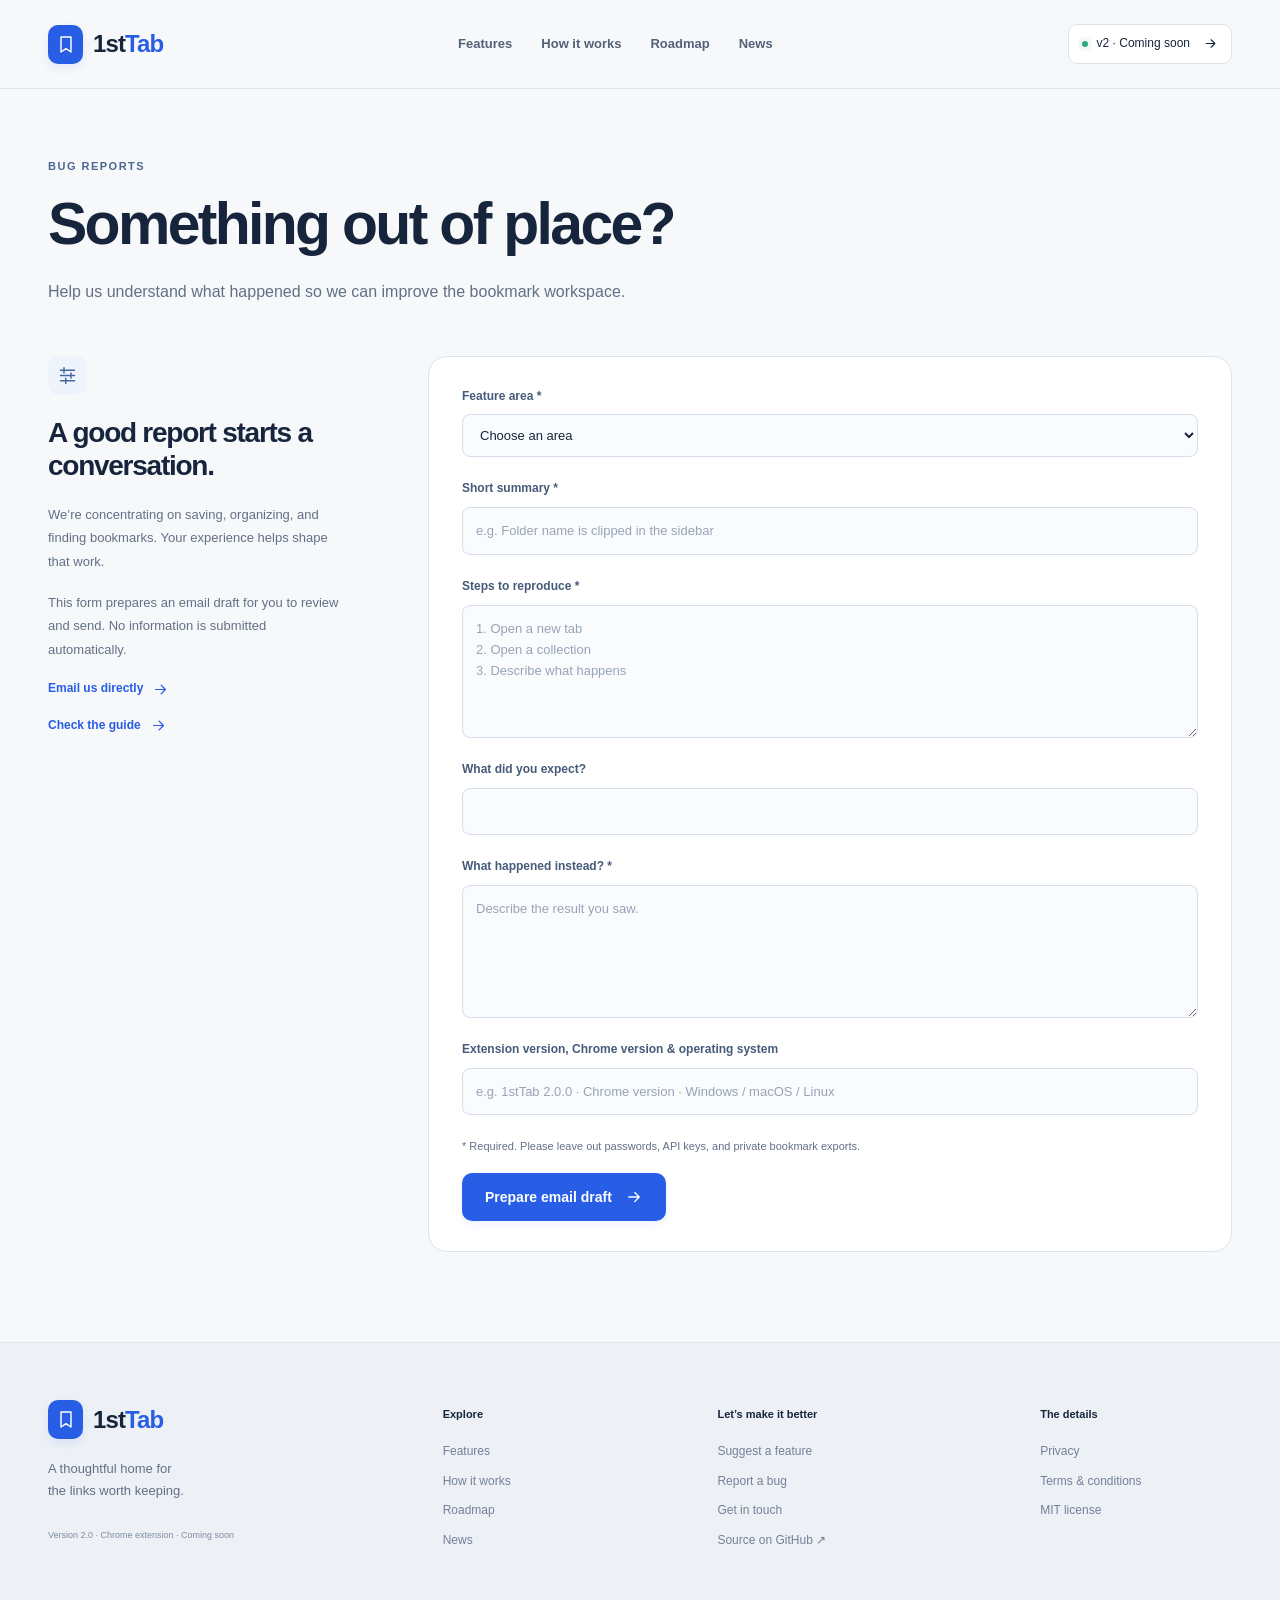
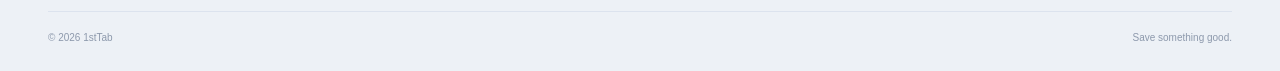
==== commit fd363f47: "feat: rebuild website for the bookmark-focused v2 launch Replace dashboard promotions with the v2 bo" ====
--- a/bugs.html
+++ b/bugs.html
@@ -2,168 +2,78 @@
 <html lang="en">
 <head>
 <meta charset="utf-8">
-<title>Report a Bug — 1stTab</title>
-<meta name="description" content="Found a bug in 1stTab? Let us know so we can fix it.">
-<meta name="viewport" content="width=device-width, initial-scale=1">
-<link rel="shortcut icon" href="assets/favicon.png">
-<link rel="preconnect" href="https://fonts.googleapis.com">
-<link rel="preconnect" href="https://fonts.gstatic.com" crossorigin>
-<link href="https://fonts.googleapis.com/css2?family=Google+Sans:wght@400;500;700&family=Roboto:wght@300;400;500&display=swap" rel="stylesheet">
-<link rel="stylesheet" href="style.css">
+<meta name="viewport" content="width=device-width,initial-scale=1"><title>Report a bug — 1stTab</title>
+<meta name="description" content="Help us understand what happened so we can improve the bookmark workspace.">
+<meta name="application-name" content="1stTab">
+<meta name="theme-color" content="#f7f8fa">
+<meta name="google-site-verification" content="NJ5g8DlZnORgyv9Ba-MatWQXtFF1xv9v6YgSDFc41xQ">
+<link rel="icon" href="assets/favicon.png">
+<link rel="canonical" href="https://1sttab-app.web.app/bugs">
+<meta property="og:type" content="website">
+<meta property="og:title" content="Report a bug — 1stTab">
+<meta property="og:description" content="Help us understand what happened so we can improve the bookmark workspace.">
+<meta property="og:url" content="https://1sttab-app.web.app/bugs">
+<meta property="og:image" content="https://1sttab-app.web.app/assets/bookmark-v2-list.png">
+<meta name="twitter:card" content="summary_large_image">
+<link rel="stylesheet" href="assets/site-v2.css">
+<script src="assets/site-v2.js" defer></script>
 </head>
-<body>
-
+<body class=""><a class="skip-link" href="#main">Skip to content</a>
 <header class="nav" id="nav">
-  <div class="nav-inner">
-    <a class="nav-logo" href="index.html">
-      <img src="assets/icon48.png" alt="1stTab icon">
-      1stTab
-    </a>
-    <nav class="nav-links">
-      <a href="index.html">Home</a>
-      <a href="index.html#features">Features</a>
-      <a href="news.html">News</a>
-      <a href="request.html">Request</a>
-      <a href="bugs.html" class="active">Bugs</a>
-      <a href="terms.html">Terms</a>
-      <a href="privacy.html">Privacy</a>
-    </nav>
-    <div class="nav-cta">
-      <a href="https://chromewebstore.google.com/detail/1sttab/bigolehnkpljdbocpkljjmkkocefinbh?authuser=0&hl=en" class="btn btn-primary btn-sm" target="_blank" rel="noopener">Add to Chrome</a>
-    </div>
-  </div>
+<div class="nav-inner"><a class="nav-logo" href="index.html" aria-label="1stTab home"><span class="logo-mark"><svg viewBox="0 0 24 24" fill="none" stroke="currentColor" stroke-width="1.7" stroke-linecap="round" stroke-linejoin="round" aria-hidden="true"><path d="M6 3h12v18l-6-4-6 4V3Z"/></svg></span><span>1st<span class="logo-accent">Tab</span></span></a><button class="menu-toggle" type="button" aria-label="Open navigation" aria-controls="site-menu" aria-expanded="false"><svg viewBox="0 0 24 24" fill="none" stroke="currentColor" stroke-width="1.7" stroke-linecap="round" stroke-linejoin="round" aria-hidden="true"><path d="M4 6h16M4 12h16M4 18h16"/></svg></button>
+<nav class="nav-links" id="site-menu" aria-label="Main navigation"><a href="index.html#features">Features</a><a href="guide.html">How it works</a><a href="index.html#roadmap">Roadmap</a><a href="news.html">News</a></nav>
+<a class="launch-pill" href="news-bookmark-focus.html#launch"><span class="status-dot"></span>v2 · Coming soon<svg viewBox="0 0 24 24" fill="none" stroke="currentColor" stroke-width="1.7" stroke-linecap="round" stroke-linejoin="round" aria-hidden="true"><path d="M5 12h14m-6-6 6 6-6 6"/></svg></a></div>
 </header>
-
-<div class="page-wrap">
-  <div style="margin-bottom:32px">
-    <div style="display:inline-flex;align-items:center;gap:6px;font-size:13px;font-weight:500;color:#c5221f;background:#fce8e6;padding:4px 12px;border-radius:9999px;margin-bottom:16px">Bug Reports</div>
-    <h1 class="page-title">Report a Bug</h1>
-    <p style="font-size:16px;color:var(--text-2);margin-top:6px">Found something that isn't working right? Good bug reports help us fix issues faster. Please include as much detail as possible.</p>
-  </div>
-
-  <div class="page-card">
-    <div class="callout" style="border-left-color:#e37400;background:#fef3e2">
-      <strong>Before submitting:</strong> Try refreshing the page or restarting Chrome. If the issue persists, please fill out the form below.
-    </div>
-
-    <!--
-      FORMSPREE SETUP (5 minutes):
-      1. Go to https://formspree.io → New Form → give it a name (e.g. "1stTab Bug Reports")
-      2. Copy the endpoint URL (looks like https://formspree.io/f/xabcdefg)
-      3. Replace the action below with that URL
-      4. Connect Google Sheets: Formspree dashboard → Integrations → Google Sheets
-         Bug reports land in a Sheet automatically — easy to triage.
-    -->
-    <form class="form" id="bugForm" action="https://formspree.io/f/YOUR_FORM_ID" method="POST">
-      <div class="form-row">
-        <div class="form-group">
-          <label class="form-label" for="bug-name">Your name</label>
-          <input class="form-input" type="text" id="bug-name" name="name" placeholder="Alex Johnson" autocomplete="name">
-        </div>
-        <div class="form-group">
-          <label class="form-label" for="bug-email">Email address <strong style="color:var(--blue)">*</strong></label>
-          <div class="form-sublabel">So we can follow up with a fix or ask questions</div>
-          <input class="form-input" type="email" id="bug-email" name="email" placeholder="alex@example.com" required autocomplete="email">
-        </div>
-      </div>
-
-      <div class="form-group">
-        <label class="form-label" for="bug-area">Where does the bug occur? <strong style="color:var(--blue)">*</strong></label>
-        <select class="form-select" id="bug-area" name="area" required>
-          <option value="">Select…</option>
-          <option value="dashboard">Dashboard</option>
-          <option value="bookmarks">Bookmarks widget</option>
-          <option value="notes">Notes widget</option>
-          <option value="todo">To-Do widget</option>
-          <option value="clocks">World Clocks</option>
-          <option value="weather">Weather widget</option>
-          <option value="pomodoro">Pomodoro timer</option>
-          <option value="crypto">Crypto / FX / Stocks</option>
-          <option value="history">History widget</option>
-          <option value="panel">Side Panel</option>
-          <option value="ai">AI Assistant</option>
-          <option value="settings">Settings</option>
-          <option value="manager">Bookmarks Manager</option>
-          <option value="backup">Drive Backup / Plus</option>
-          <option value="other">Other / Not sure</option>
-        </select>
-      </div>
-
-      <div class="form-group">
-        <label class="form-label" for="bug-severity">Severity <strong style="color:var(--blue)">*</strong></label>
-        <select class="form-select" id="bug-severity" name="severity" required>
-          <option value="">Select…</option>
-          <option value="critical">Critical — extension is unusable / data lost</option>
-          <option value="major">Major — feature is broken or frequently crashing</option>
-          <option value="minor">Minor — visual issue or occasional glitch</option>
-          <option value="cosmetic">Cosmetic — something looks slightly off</option>
-        </select>
-      </div>
-
-      <div class="form-group">
-        <label class="form-label" for="bug-title">Bug summary <strong style="color:var(--blue)">*</strong></label>
-        <div class="form-sublabel">A short, clear description (e.g. "Crypto widget shows stale prices after 1 hour")</div>
-        <input class="form-input" type="text" id="bug-title" name="title" placeholder="Short description of the bug" required maxlength="150">
-      </div>
-
-      <div class="form-group">
-        <label class="form-label" for="bug-steps">Steps to reproduce <strong style="color:var(--blue)">*</strong></label>
-        <div class="form-sublabel">List the exact steps that cause the bug. Start with step 1.</div>
-        <textarea class="form-textarea" id="bug-steps" name="steps" placeholder="1. Open a new tab&#10;2. Click on the Weather widget&#10;3. …" required style="min-height:120px"></textarea>
-      </div>
-
-      <div class="form-group">
-        <label class="form-label" for="bug-expected">Expected behavior</label>
-        <input class="form-input" type="text" id="bug-expected" name="expected" placeholder="What should have happened?">
-      </div>
-
-      <div class="form-group">
-        <label class="form-label" for="bug-actual">Actual behavior <strong style="color:var(--blue)">*</strong></label>
-        <input class="form-input" type="text" id="bug-actual" name="actual" placeholder="What actually happened?" required>
-      </div>
-
-      <div class="form-group">
-        <label class="form-label" for="bug-env">Chrome version &amp; OS</label>
-        <div class="form-sublabel">Find your Chrome version at chrome://settings/help</div>
-        <input class="form-input" type="text" id="bug-env" name="environment" placeholder="e.g. Chrome 124 on macOS 14.4">
-      </div>
-
-      <div class="form-group">
-        <label class="form-label" for="bug-plus">Are you a Plus user?</label>
-        <select class="form-select" id="bug-plus" name="plus">
-          <option value="">Not sure / prefer not to say</option>
-          <option value="yes">Yes, I have 1stTab Plus</option>
-          <option value="no">No, I'm on the free plan</option>
-        </select>
-      </div>
-
-      <div class="form-group">
-        <label class="form-label" for="bug-extra">Additional notes</label>
-        <textarea class="form-textarea" id="bug-extra" name="extra" placeholder="Console errors, screenshots description, workaround you found, etc." style="min-height:80px"></textarea>
-      </div>
-
-      <div style="padding-top:8px;border-top:1px solid var(--border)">
-        <button type="submit" class="btn btn-primary form-submit">Send Bug Report</button>
-        <p style="font-size:13px;color:var(--text-3);margin-top:12px">Or email us directly at <a href="mailto:aablotia@ablotia.com">aablotia@ablotia.com</a>.</p>
-      </div>
-    </form>
-  </div>
+<main id="main">
+<section class="container page-hero">
+<p class="mini-label">BUG REPORTS</p>
+<h1>Something out of place?</h1>
+<p>Help us understand what happened so we can improve the bookmark workspace.</p>
+</section>
+<div class="container support-layout">
+<aside class="support-aside"><span class="feature-icon"><svg viewBox="0 0 24 24" fill="none" stroke="currentColor" stroke-width="1.7" stroke-linecap="round" stroke-linejoin="round" aria-hidden="true"><path d="M4 6h16M4 12h16M4 18h16M8 3v6M16 9v6M10 15v6"/></svg></span>
+<h2>A good report starts a conversation.</h2>
+<p>We’re concentrating on saving, organizing, and finding bookmarks. Your experience helps shape that work.</p>
+<p>This form prepares an email draft for you to review and send. No information is submitted automatically.</p>
+<a href="mailto:aablotia@ablotia.com" class="text-link">Email us directly <svg viewBox="0 0 24 24" fill="none" stroke="currentColor" stroke-width="1.7" stroke-linecap="round" stroke-linejoin="round" aria-hidden="true"><path d="M5 12h14m-6-6 6 6-6 6"/></svg></a><a href="guide.html" class="text-link">Check the guide <svg viewBox="0 0 24 24" fill="none" stroke="currentColor" stroke-width="1.7" stroke-linecap="round" stroke-linejoin="round" aria-hidden="true"><path d="M5 12h14m-6-6 6 6-6 6"/></svg></a></aside>
+<form class="feedback-form" data-feedback="bug">
+<div class="form-group"><label for="area">Feature area *</label><select id="area" name="area" required><option value="">Choose an area</option><option>Folders & collections</option><option>Search & filters</option><option>Tags, notes & favorites</option><option>Card / list view</option><option>Themes & accessibility</option><option>Side panel</option><option>Import, export & recovery</option><option>Google Drive sync (planned)</option><option>Between-account sync (planned)</option><option>Website</option><option>Other</option></select></div>
+<div class="form-group"><label for="title">Short summary *</label><input id="title" name="title" type="text" maxlength="180" placeholder="e.g. Folder name is clipped in the sidebar" required></div>
+<div class="form-group"><label for="steps">Steps to reproduce *</label><textarea id="steps" name="steps" rows="5" maxlength="5000" placeholder="1. Open a new tab
+2. Open a collection
+3. Describe what happens" required></textarea></div>
+<div class="form-group"><label for="expected">What did you expect?</label><input id="expected" name="expected" type="text" maxlength="180" placeholder=""></div>
+<div class="form-group"><label for="actual">What happened instead? *</label><textarea id="actual" name="actual" rows="5" maxlength="5000" placeholder="Describe the result you saw." required></textarea></div>
+<div class="form-group"><label for="environment">Extension version, Chrome version & operating system</label><input id="environment" name="environment" type="text" maxlength="180" placeholder="e.g. 1stTab 2.0.0 · Chrome version · Windows / macOS / Linux"></div>
+<p class="form-note">* Required. Please leave out passwords, API keys, and private bookmark exports.</p>
+<button type="submit" class="btn btn-primary" disabled>Prepare email draft <svg viewBox="0 0 24 24" fill="none" stroke="currentColor" stroke-width="1.7" stroke-linecap="round" stroke-linejoin="round" aria-hidden="true"><path d="M5 12h14m-6-6 6 6-6 6"/></svg></button>
+<div class="draft-result" hidden>
+<p class="draft-status" role="status" aria-live="polite"></p>
+<label for="draft-message">Your message</label><textarea id="draft-message" rows="10" readonly></textarea>
+<div class="draft-actions"><a class="btn btn-primary draft-email">Open email app <svg viewBox="0 0 24 24" fill="none" stroke="currentColor" stroke-width="1.7" stroke-linecap="round" stroke-linejoin="round" aria-hidden="true"><path d="M7 17 17 7M7 7h10v10"/></svg></a><button class="btn btn-outline copy-draft" type="button">Copy message</button></div>
+<p class="field-hint">Review the draft in your email app before sending. If no app opens, copy the message and email aablotia@ablotia.com.</p>
 </div>
-
+<noscript>
+<p>Email your report directly to <a href="mailto:aablotia@ablotia.com">aablotia@ablotia.com</a>.</p>
+</noscript></form>
+</div>
+</main>
 <footer class="footer">
-  <div class="footer-bottom" style="max-width:var(--max-w);margin:0 auto;padding:24px 24px 0">
-    <span>© 2026 1stTab. All rights reserved.</span>
-    <div class="footer-bottom-links">
-      <a href="privacy.html">Privacy</a>
-      <a href="terms.html">Terms</a>
-      <a href="index.html">Home</a>
-    </div>
-  </div>
+<div class="container footer-grid">
+<div class="footer-intro"><a class="nav-logo" href="index.html" aria-label="1stTab home"><span class="logo-mark"><svg viewBox="0 0 24 24" fill="none" stroke="currentColor" stroke-width="1.7" stroke-linecap="round" stroke-linejoin="round" aria-hidden="true"><path d="M6 3h12v18l-6-4-6 4V3Z"/></svg></span><span>1st<span class="logo-accent">Tab</span></span></a>
+<p>A thoughtful home for<br>the links worth keeping.</p>
+<span class="footer-release">Version 2.0 · Chrome extension · Coming soon</span></div>
+<div>
+<h2>Explore</h2>
+<a href="index.html#features">Features</a><a href="guide.html">How it works</a><a href="index.html#roadmap">Roadmap</a><a href="news.html">News</a></div>
+<div>
+<h2>Let’s make it better</h2>
+<a href="request.html">Suggest a feature</a><a href="bugs.html">Report a bug</a><a href="mailto:aablotia@ablotia.com">Get in touch</a><a href="https://github.com/aleksandre-zaccone/1stTab" target="_blank" rel="noopener noreferrer">Source on GitHub ↗</a></div>
+<div>
+<h2>The details</h2>
+<a href="privacy.html">Privacy</a><a href="terms.html">Terms & conditions</a><a href="LICENSE.txt">MIT license</a></div>
+</div>
+<div class="container footer-bottom"><span>© 2026 1stTab</span><span>Save something good.</span></div>
 </footer>
-
-<script>
-const nav = document.getElementById('nav');
-window.addEventListener('scroll', () => nav.classList.toggle('scrolled', window.scrollY > 10), { passive: true });
-</script>
 </body>
 </html>
--- a/assets/site-v2.css
+++ b/assets/site-v2.css
@@ -0,0 +1,509 @@
+:root{--bg:#f7f8fa;--paper:#fff;--ink:#17253c;--muted:#627087;--blue:#285de5;--blue-hover:#164bd0;--line:#dde3ec;--soft:#edf2fa;--radius:24px;--max:1184px;color-scheme:light}
+*{box-sizing:border-box}
+html{scroll-behavior:smooth;scroll-padding-top:106px}
+body{margin:0;background:var(--bg);color:var(--ink);font-family:Inter,-apple-system,BlinkMacSystemFont,"Segoe UI",sans-serif;-webkit-font-smoothing:antialiased;font-size:16px;line-height:1.65}
+button,input,textarea,select{font:inherit}
+button,a,input,textarea,select,summary{-webkit-tap-highlight-color:transparent}
+button,a,summary{touch-action:manipulation}
+button{cursor:pointer}
+a{color:inherit;text-decoration:none}
+img{max-width:100%;display:block}
+svg{width:21px;height:21px;flex-shrink:0;vertical-align:middle}
+h1,h2,h3,p,figure{margin:0}
+h1,h2,h3{line-height:1.12;font-weight:650;letter-spacing:-.045em}
+h1{font-size:clamp(44px,5.7vw,78px)}
+h2{font-size:clamp(32px,3.5vw,48px)}
+h3{font-size:25px}
+p{color:var(--muted)}
+[hidden]{display:none!important}
+button:disabled{cursor:default;opacity:.6}
+:focus-visible{outline:3px solid var(--blue);outline-offset:4px}
+::selection{background:#d7e3ff;color:#17253c}
+.container{width:calc(100% - 80px);max-width:var(--max);margin-inline:auto}
+.section{padding:112px 0}
+.mini-label{display:block;color:#4c6692;font-size:11px;letter-spacing:1.5px;font-weight:700;margin-bottom:17px}
+.skip-link{position:fixed;top:8px;left:12px;z-index:100;padding:10px 16px;background:var(--ink);color:white;transform:translateY(-150%);border-radius:8px}
+.skip-link:focus{transform:translateY(0)}
+.nav{position:sticky;top:0;z-index:30;background:rgba(247,248,250,.97);border-bottom:1px solid var(--line)}
+.nav-inner{max-width:var(--max);width:calc(100% - 80px);height:88px;margin:auto;display:flex;align-items:center;justify-content:space-between;gap:28px}
+.nav-logo{display:inline-flex;align-items:center;gap:10px;font-size:24px;line-height:1;font-weight:750;letter-spacing:-.9px;white-space:nowrap}
+.logo-mark{display:grid;place-items:center;width:35px;height:39px;background:var(--blue);color:white;border-radius:10px;box-shadow:0 4px 10px #285de51a}
+.logo-mark svg{width:20px;height:23px}
+.logo-accent{color:var(--blue)}
+.nav-links{display:flex;align-items:center;gap:29px;margin-left:auto;margin-right:auto}
+.nav-links a{font-size:13px;font-weight:550;color:#546178;position:relative;padding:7px 0}
+.nav-links a:hover,.nav-links a[aria-current=page]{color:var(--blue)}
+.nav-links a[aria-current=page]::after{content:'';position:absolute;bottom:0;left:0;right:0;height:2px;border-radius:2px;background:var(--blue)}
+.launch-pill{display:inline-flex;align-items:center;gap:9px;padding:9px 13px;background:white;border:1px solid var(--line);font-size:12px;border-radius:9px;white-space:nowrap}
+.launch-pill svg{width:15px;height:15px;margin-left:4px}
+.status-dot{display:inline-block;width:6px;height:6px;background:#30a77c;border-radius:50%;box-shadow:0 0 0 4px #30a77c12;flex-shrink:0}
+.menu-toggle{display:none;background:transparent;border:1px solid var(--line);border-radius:9px;padding:8px;color:var(--ink)}
+.btn{display:inline-flex;align-items:center;justify-content:center;gap:13px;min-height:48px;padding:12px 22px;border-radius:10px;border:1px solid transparent;font-size:14px;font-weight:600;line-height:1.4;transition:background .15s,box-shadow .15s,transform .15s}
+.btn svg{width:18px;height:18px}
+.btn:hover{transform:translateY(-1px)}
+.btn-primary{color:white;background:var(--blue);box-shadow:0 3px 8px #285de516}
+.btn-primary:hover{background:var(--blue-hover);box-shadow:0 6px 14px #285de525}
+.btn-outline{background:white;border-color:var(--line);color:var(--ink)}
+.btn-outline:hover{background:var(--soft);border-color:#bbcbe2}
+.text-link{display:inline-flex;align-items:center;gap:9px;font-size:14px;color:var(--blue);font-weight:550}
+.text-link svg{width:17px;height:17px}
+.text-link:hover{text-decoration:underline;text-underline-offset:4px}
+.hero{padding:74px 0 53px;text-align:center;position:relative}
+.announcement-pill{display:inline-flex;align-items:center;gap:11px;padding:5px 7px 5px 13px;background:white;border:1px solid var(--line);border-radius:999px;font-size:12px;color:#4f607b;margin-bottom:26px;box-shadow:0 2px 7px #12284304}
+.announcement-pill svg{width:14px;height:14px;margin:0 3px}
+.pill-version{font-size:10px;letter-spacing:.5px;background:#ecf2fd;color:var(--blue);padding:2px 6px;border-radius:5px;margin-left:4px}
+.hero h1{line-height:1.04;letter-spacing:-4px;font-weight:700}
+.hero h1>span{color:var(--blue)}
+.hero-sub{max-width:640px;margin:24px auto;font-size:17px;line-height:1.75}
+.hero-actions{display:flex;justify-content:center;gap:12px;margin-top:27px}
+.hero-facts{display:flex;gap:24px;justify-content:center;margin-top:23px;font-size:11px;color:#778197}
+.hero-facts span{display:inline-flex;align-items:center;gap:6px}
+.hero-facts svg{width:13px;height:13px;color:#708bad}
+.product-section{scroll-margin-top:105px;padding-top:15px}
+.product-topline{display:flex;justify-content:space-between;align-items:end;gap:20px;margin:0 4px 18px}
+.product-topline .mini-label{margin-bottom:6px;font-size:9px}
+.product-topline h2{font-size:18px;letter-spacing:-.4px;font-weight:550}
+.preview-switch{display:flex;align-items:center;padding:4px;border:1px solid var(--line);background:#eaf0f8;border-radius:10px;gap:4px}
+.preview-switch button{display:flex;align-items:center;gap:7px;color:#61708a;border:0;background:transparent;padding:7px 13px;border-radius:7px;line-height:1;font-size:11px}
+.preview-switch button svg{width:14px;height:14px}
+.preview-switch button[aria-pressed=true]{background:white;color:var(--blue);box-shadow:0 2px 4px #122c5610}
+.product-window{border:1px solid #d2dce9;border-radius:16px;overflow:hidden;background:white;box-shadow:0 24px 65px #1737630b,0 4px 12px #1c3b6c05}
+.window-bar{display:flex;align-items:center;justify-content:space-between;position:relative;background:#fdfefe;border-bottom:1px solid #e4eaf3;height:42px;padding:0 20px;color:#8a97ac;font-size:10px}
+.window-bar>span{display:inline-flex;align-items:center;gap:6px}
+.window-bar>span svg{width:12px;height:12px}
+.window-dots{display:flex;gap:5px}
+.window-dots i{width:7px;height:7px;border-radius:50%;background:#d5dce6}
+.window-dots i:first-child{background:#eeb9af}
+.window-dots i:nth-child(2){background:#efd594}
+.window-dots i:last-child{background:#b2d5c1}
+.window-version{letter-spacing:1px}
+.product-window img{width:100%;height:auto}
+.product-window figcaption{display:flex;justify-content:space-between;padding:10px 20px;font-size:10px;color:#7c899e;border-top:1px solid var(--line)}
+.under-preview{display:flex;align-items:center;justify-content:space-around;gap:15px;padding:27px 0;border-bottom:1px solid var(--line);font-size:12px;color:#63728a}
+.under-preview span{display:flex;align-items:center;gap:9px}
+.under-preview svg{color:#6984aa;width:17px;height:17px}
+.section-heading{display:flex;justify-content:space-between;align-items:end;gap:60px;margin-bottom:38px}
+.section-heading h2{line-height:1.14}
+.section-heading>p{max-width:360px;font-size:14px;line-height:1.8;margin-bottom:5px}
+.feature-grid{display:grid;grid-template-columns:1fr 1fr;gap:22px}
+.feature-card{border:1px solid var(--line);border-radius:var(--radius);background:white;min-height:450px;display:flex;flex-direction:column;overflow:hidden}
+.feature-copy{padding:32px 34px 0}
+.feature-icon{width:39px;height:39px;background:#eef3fc;color:#45689e;border-radius:11px;display:grid;place-items:center;margin-bottom:21px}
+.feature-copy h3{font-size:26px;letter-spacing:-.7px;margin-bottom:12px}
+.feature-copy p{font-size:14px;line-height:1.75;max-width:420px}
+.feature-folders{background:#f0f4fc}
+.feature-search{background:#f4f2fb}
+.feature-appearance{background:#f6f3ed}
+.feature-recovery{background:#edf5f2}
+.folder-illustration{margin:30px 43px -1px;padding:18px 20px 22px;border:1px solid #d6e1ef;background:#fff;border-radius:13px 13px 0 0;position:relative;box-shadow:0 12px 30px #28518209;color:#566c8c;font-size:12px}
+.folder-illustration>div:first-child,.branch>div{display:flex;gap:9px;align-items:center;padding:9px 10px}
+.folder-illustration svg{width:16px;height:16px}
+.folder-illustration span{margin-left:auto;font-size:10px;color:#8ba0be}
+.branch{border-left:1px solid #dfe7f4;margin-left:18px;padding:4px 0 0 18px}
+.branch>div{position:relative;margin-bottom:3px}
+.branch>div:before{content:'';position:absolute;width:12px;height:1px;background:#dfe7f4;left:-18px;top:50%}
+.branch .selected{background:#e9f0fd;border:1px solid #d7e4fc;border-radius:7px;color:#285de5}
+.floating-tag{position:absolute;right:-15px;bottom:15px;display:flex;gap:6px;align-items:center;background:#fdf8e9;color:#927033;border:1px solid #eee2be;border-radius:7px;padding:8px 11px;font-size:10px;transform:rotate(-4deg);box-shadow:0 5px 12px #68532509}
+.search-illustration{margin:28px 32px 30px}
+.sample-search{display:flex;align-items:center;gap:10px;padding:14px 17px;background:white;border:1px solid #e4dfee;box-shadow:0 5px 20px #34335c05;border-radius:10px;color:#66708d;font-size:13px}
+.sample-search span{margin-left:auto;font:10px monospace;border:1px solid #e1e1ed;border-radius:4px;padding:1px 4px}
+.sample-search svg{width:17px;height:17px;color:#8478ac}
+.sample-tags{display:flex;gap:8px;margin:14px 2px}
+.sample-tags span{border:1px solid #e1d9f0;background:#f0eaf9;color:#826997;border-radius:5px;padding:2px 9px;font-size:10px}
+.sample-tags span:nth-child(2){background:#e5f0ec;border-color:#d6e9e2;color:#498371}
+.sample-tags span:nth-child(3){background:#faf0d9;border-color:#f0e1b9;color:#a28235}
+.sample-result{padding:15px;display:flex;align-items:center;gap:13px;border:1px solid #e5e0ee;background:white;border-radius:10px}
+.sample-result b{width:35px;height:37px;background:#fff0d4;color:#b88d37;display:grid;place-items:center;border-radius:9px;font-size:17px}
+.sample-result strong{font-size:11px;font-weight:550;display:block;line-height:1.5}
+.sample-result small{font-size:9px;color:#8691a9}
+.sample-result>svg{margin-left:auto;color:#79a594;width:16px;height:16px}
+.appearance-illustration{margin-top:auto;padding:26px 32px 30px}
+.color-palette{display:flex;gap:10px;margin:0 0 21px;justify-content:center}
+.color-palette i{width:31px;height:31px;border-radius:50%;background:#7764b0;border:4px solid white;box-shadow:0 0 0 1px #e4ddd3}
+.color-palette i:nth-child(2){background:#b77e67}
+.color-palette i:nth-child(3){background:#5686e4}
+.color-palette i:nth-child(4){background:#e2b956}
+.color-palette i:nth-child(5){background:#294d78;outline:1px solid #294d78;outline-offset:2px}
+.shape-palette{display:flex;justify-content:center;gap:15px;align-items:center}
+.shape-palette span{width:49px;height:49px;display:grid;place-items:center;background:#fff;border:1px solid #ded9ce;box-shadow:0 3px 8px #49381805;border-radius:5px;color:#8b8c8a}
+.shape-palette svg{width:19px;height:19px}
+.shape-palette span:nth-child(1){width:61px;height:40px}
+.shape-palette span:nth-child(3){border-radius:16px}
+.shape-palette span:nth-child(4),.shape-palette span:nth-child(5){border-radius:50%}
+.shape-palette span:nth-child(5){background:radial-gradient(circle at 30% 20%,white 15%,#e5eaf0 70%,#b5c1d0 100%);border-color:#bfcada;box-shadow:0 4px 8px #23385811}
+.illustration-caption{display:block;text-align:center;font-size:10px;color:#9a9285;margin-top:17px}
+.recovery-illustration{display:flex;flex-direction:column;align-items:center;margin:24px 0 27px;position:relative}
+.file-tile{border:1px solid #d7e4de;border-radius:13px;background:white;min-width:220px;text-align:center;padding:18px 23px 25px;box-shadow:0 8px 19px #294c3d05;transform:rotate(-3deg)}
+.file-tile svg{display:block;color:#619781;width:31px;height:31px;margin:0 auto 8px}
+.file-tile span{display:block;font:12px monospace;color:#426d5b}
+.file-tile small{font-size:10px;color:#889b92;display:block;margin-top:4px}
+.recovery-note{margin:-10px -90px 0 0;z-index:1;display:flex;align-items:center;gap:7px;font-size:10px;color:#497c64;background:#e2f0e8;border:1px solid #c9e1d4;border-radius:7px;padding:7px 12px;transform:rotate(2deg)}
+.recovery-note svg{width:14px;height:14px}
+.detail-grid{display:grid;grid-template-columns:repeat(3,1fr);gap:50px;margin-top:43px}
+.detail-grid article>svg{color:#6e86aa;margin-bottom:15px}
+.detail-grid h3{font-size:18px;letter-spacing:-.4px;margin-bottom:10px}
+.detail-grid p{font-size:13px;line-height:1.8}
+.local-section{display:grid;grid-template-columns:60px 1fr 260px;gap:30px;align-items:start;border:1px solid var(--line);border-radius:var(--radius);padding:35px 38px;margin-bottom:112px;background:white}
+.local-icon{width:51px;height:58px;display:grid;place-items:center;background:#ecf3f0;color:#598674;border:1px solid #d7e6dd;border-radius:14px}
+.local-icon svg{width:26px;height:26px}
+.local-section .mini-label{font-size:9px;margin-bottom:9px;color:#5e8875}
+.local-section h2{font-size:26px;letter-spacing:-.8px;margin-bottom:12px}
+.local-section p{font-size:13px;line-height:1.8}
+.local-section .text-link{margin-top:15px;font-size:12px}
+.local-aside{border-left:1px solid var(--line);padding-left:28px}
+.local-aside>span{font:11px monospace;color:#92a2b6;display:block;margin-bottom:6px}
+.local-aside strong{font-size:13px;font-weight:600}
+.local-aside p{font-size:11px;line-height:1.7;margin-top:8px}
+.roadmap-section{background:#15253d;color:white;padding:83px 0 49px;position:relative;overflow:hidden}
+.roadmap-section .mini-label{color:#90a8d6}
+.roadmap-section .section-heading>p{color:#a0b0c7}
+.roadmap-grid{display:grid;grid-template-columns:1fr 1fr;gap:24px}
+.roadmap-card{border:1px solid #34475f;border-radius:19px;background:#1a2c46;padding:29px 30px;position:relative}
+.roadmap-card:nth-child(2){background:#1b2943}
+.roadmap-top{display:flex;justify-content:space-between;align-items:center;gap:10px}
+.roadmap-number{font:9px monospace;letter-spacing:1px;color:#92a7c7}
+.planned{font-size:10px;color:#c5d1e4;border:1px solid #49617f;background:#253b59;padding:2px 9px;border-radius:5px}
+.roadmap-icon{background:#2d4567;color:#bdceec;width:47px;height:49px;display:grid;place-items:center;border-radius:12px;margin:30px 0 21px}
+.roadmap-icon svg{width:26px;height:26px}
+.roadmap-card h3{font-size:25px;font-weight:550;letter-spacing:-.65px;margin-bottom:14px}
+.roadmap-card p{font-size:14px;color:#adbbd0;line-height:1.8;max-width:440px}
+.roadmap-note{display:block;font-size:10px;color:#8099bf;margin-top:29px}
+.roadmap-foot{display:flex;justify-content:space-between;align-items:center;gap:30px;margin-top:27px}
+.roadmap-foot p{font-size:11px;color:#99acc7}
+.roadmap-foot .text-link{color:#b8cefb;font-size:12px}
+.faq-section{display:grid;grid-template-columns:1fr 1.2fr;gap:80px}
+.faq-section h2{font-size:38px;line-height:1.16}
+.faq-list details{padding:21px 0;border-bottom:1px solid var(--line)}
+.faq-list details:first-child{border-top:1px solid var(--line)}
+summary{cursor:pointer}
+.faq-list summary{position:relative;list-style:none;font-size:14px;font-weight:550;line-height:1.5;padding-right:35px}
+.faq-list summary::-webkit-details-marker{display:none}
+.faq-list summary::after{content:'+';position:absolute;right:3px;top:-2px;font-size:23px;font-weight:300;color:#7689a6}
+.faq-list details[open] summary::after{content:'−'}
+.faq-list p{font-size:13px;line-height:1.8;margin-top:15px;max-width:95%}
+.faq-list p a{color:var(--blue);text-decoration:underline;text-underline-offset:3px}
+.final-cta{border-top:1px solid var(--line);padding:64px 0 75px;display:flex;align-items:center;justify-content:space-between;gap:30px}
+.final-cta h2{font-size:43px;line-height:1.14;margin-bottom:17px}
+.final-cta p{font-size:14px}
+.final-cta .mini-label{font-size:9px}
+.footer{background:#edf1f6;border-top:1px solid #e3e8ee;padding-top:57px}
+.footer-grid{display:grid;grid-template-columns:1.5fr 1fr 1.2fr .8fr;gap:35px;padding-bottom:50px}
+.footer-intro>p{margin:18px 0;font-size:13px;line-height:1.7}
+.footer-release{font-size:9px;color:#7d8ba1}
+.footer h2{font-size:11px;line-height:1.5;letter-spacing:0;font-weight:650;margin:6px 0 19px}
+.footer-grid>div:not(:first-child)>a{font-size:12px;display:block;margin-bottom:10px;color:#738099}
+.footer a:hover{color:var(--blue)}
+.footer-bottom{display:flex;justify-content:space-between;border-top:1px solid #dce3ee;font-size:10px;color:#8d99ac;padding:18px 0 25px}
+.page-hero{padding:68px 0 45px}
+.page-hero h1{font-size:clamp(38px,4.6vw,62px);line-height:1.1;max-width:850px}
+.page-hero h1>span{color:var(--blue)}
+.page-hero>p:last-child{max-width:650px;margin-top:21px;font-size:16px;line-height:1.8}
+.news-section{padding-bottom:90px}
+.news-feature{display:grid;grid-template-columns:1fr 1.06fr;border:1px solid var(--line);border-radius:24px;background:white;overflow:hidden}
+.news-art{min-height:350px;position:relative;background:#e5edfd;overflow:hidden;padding:40px;color:var(--blue);display:flex;flex-direction:column;justify-content:space-between}
+.news-version{font-size:115px;font-weight:750;letter-spacing:-9px;line-height:1}
+.news-art-icon{position:absolute;right:24px;top:52px;transform:rotate(13deg);color:#fff;background:var(--blue);width:136px;height:168px;border-radius:26px;display:grid;place-items:center;box-shadow:0 23px 40px #274e9e1a}
+.news-art-icon svg{width:67px;height:83px}
+.news-art-label{font-size:9px;letter-spacing:1.6px;position:relative}
+.news-content{padding:44px 40px;align-self:center}
+.article-meta{font-size:11px;color:#8290a4;display:block;margin-bottom:19px}
+.news-content h2{font-size:32px;letter-spacing:-1px;margin-bottom:18px;line-height:1.18}
+.news-content h2 a:hover{color:var(--blue)}
+.news-content p{font-size:14px;line-height:1.8;margin-bottom:22px}
+.news-followup{margin-top:27px;display:flex;align-items:center;gap:25px;border:1px solid var(--line);border-radius:15px;padding:25px 28px}
+.status-label{display:inline-flex;align-items:center;gap:9px;font-size:12px;white-space:nowrap}
+.news-followup p{font-size:12px;flex:1}
+.news-followup .text-link{font-size:12px;white-space:nowrap}
+.article-layout{display:grid;grid-template-columns:190px minmax(0,760px);gap:60px;padding:65px 0 100px;justify-content:center}
+.article-side{position:sticky;top:122px;align-self:start;display:flex;flex-direction:column;gap:10px;font-size:11px;color:#8692a6}
+.back-link{color:var(--blue);font-size:12px;margin-bottom:24px}
+.article-category{font-size:12px;color:var(--ink);font-weight:550}
+.article-body h1{font-size:52px;letter-spacing:-2px;line-height:1.14;margin-bottom:30px}
+.article-body .mini-label{font-size:10px}
+.article-cover{padding:32px 38px;border-radius:20px;background:#e5edfc;display:flex;align-items:center;justify-content:space-between;color:var(--blue);margin-bottom:37px}
+.article-cover>span{font-size:40px;font-weight:650;line-height:1.15;letter-spacing:-1.4px}
+.article-cover>svg{width:100px;height:120px;transform:rotate(12deg);stroke-width:1.2;color:#517cdb}
+.article-body>p{font-size:15px;line-height:1.95;margin:18px 0}
+.article-body .article-lede{font-size:20px;line-height:1.7;color:#324b70;font-weight:450}
+.article-body h2{font-size:27px;letter-spacing:-.7px;margin:38px 0 17px}
+.article-body p a,.docs-content a{color:var(--blue);text-decoration:underline;text-underline-offset:4px}
+.article-body strong{color:#394e6c;font-weight:600}
+.article-end{margin-top:40px;border-top:1px solid var(--line);padding-top:28px;display:flex;align-items:center;gap:25px}
+.docs-hero{border-bottom:1px solid var(--line);padding-bottom:38px}
+.docs-layout{display:grid;grid-template-columns:225px minmax(0,1fr);gap:64px;padding:42px 0 90px}
+.docs-layout aside{position:sticky;top:122px;align-self:start}
+.docs-layout aside nav{display:flex;flex-direction:column;gap:10px;padding-left:17px;border-left:2px solid var(--line)}
+.docs-layout aside a{font-size:12px;color:#73829a;line-height:1.6}
+.docs-layout aside a:hover{color:var(--blue)}
+.docs-content{max-width:790px;min-width:0}
+.docs-content section{padding:30px 0;border-bottom:1px solid var(--line);scroll-margin-top:118px}
+.docs-content section:first-child{padding-top:0}
+.docs-content h2{font-size:26px;letter-spacing:-.75px;margin-bottom:18px}
+.docs-content p,.docs-content li{font-size:14px;line-height:1.9;color:var(--muted)}
+.docs-content p+p{margin-top:16px}
+.docs-content strong{font-weight:600;color:#385070}
+.docs-content ul,.docs-content ol{padding-left:22px}
+.docs-content li{margin:9px 0}
+.doc-callout{margin:20px 0 0;padding:18px 20px;border:1px solid #dce6f7;border-left:3px solid #81a2d8;background:#edf3fc;border-radius:0 9px 9px 0;font-size:12px;color:#587092;line-height:1.8}
+.docs-content table{width:100%;border-collapse:collapse;font-size:12px}
+.docs-content td,.docs-content th{text-align:left;border-bottom:1px solid var(--line);padding:12px 10px;vertical-align:top}
+.docs-content th{color:#627893;font-weight:550}
+.docs-content td:first-child{width:30%;color:#385276}
+.docs-content td{color:#728197}
+.docs-content kbd{font-family:inherit;font-size:.9em;border:1px solid var(--line);padding:1px 5px;background:white;border-radius:4px}
+.support-layout{display:grid;grid-template-columns:300px minmax(0,1fr);gap:80px;padding:4px 0 90px}
+.support-aside{align-self:start;position:sticky;top:120px}
+.support-aside h2{font-size:28px;line-height:1.2;margin-bottom:20px}
+.support-aside p{font-size:13px;line-height:1.8;margin-bottom:18px}
+.support-aside>a{display:flex;margin:17px 0;font-size:12px}
+.feedback-form{padding:30px 33px;border:1px solid var(--line);background:white;border-radius:19px;min-width:0}
+.form-group{margin-bottom:22px}
+.form-group label,.draft-result label{display:block;font-size:12px;font-weight:600;color:#465b79;margin-bottom:8px}
+.form-group input,.form-group select,.form-group textarea,.draft-result textarea{display:block;width:100%;border:1px solid #d4deeb;background:#fafbfd;padding:12px 13px;border-radius:8px;font-size:13px;color:var(--ink);outline-offset:2px;line-height:1.65;resize:vertical}
+.form-group input::placeholder,.form-group textarea::placeholder{color:#98a4b7}
+.field-hint{font-size:11px;color:#8b98ac;line-height:1.7;margin-top:9px}
+.form-note{font-size:11px;margin:5px 0 18px}
+.draft-result{border-top:1px solid var(--line);margin-top:26px;padding-top:23px}
+.draft-result>p.draft-status{font-size:13px;color:#3e7961;margin-bottom:18px}
+.draft-actions{display:flex;flex-wrap:wrap;gap:10px;margin-top:15px}
+.draft-actions .btn{font-size:12px;padding:10px 14px;min-height:42px}
+@media(min-width:1600px){.hero{padding-top:90px}
+}
+@media(max-width:1100px){.nav-links{gap:20px}
+.nav-inner{gap:20px}
+.launch-pill{font-size:11px}
+.hero h1{letter-spacing:-3px}
+.section-heading{gap:35px}
+.local-section{grid-template-columns:55px minmax(0,1fr)}
+.local-aside{grid-column:2;border-left:0;border-top:1px solid var(--line);padding:18px 0 0}
+.local-aside>span{float:left;margin-right:15px}
+.local-aside p{max-width:450px}
+.faq-section{gap:40px}
+.support-layout{gap:40px;grid-template-columns:260px minmax(0,1fr)}
+.docs-layout{gap:35px;grid-template-columns:190px minmax(0,1fr)}
+.news-version{font-size:100px}
+.news-art-icon{width:100px;height:125px;right:18px;top:85px}
+.news-art-icon svg{width:55px;height:65px}
+.news-content{padding:32px}
+.news-followup{flex-wrap:wrap}
+.news-followup p{min-width:50%}
+.article-layout{gap:35px;grid-template-columns:155px minmax(0,1fr)}
+.article-body h1{font-size:44px}
+.footer-grid{gap:25px}
+.feature-copy{padding:28px 28px 0}
+.feature-copy h3{font-size:23px}
+.sample-result strong{font-size:10px}
+}
+@media(max-width:850px){.container,.nav-inner{width:calc(100% - 40px)}
+.nav-inner{height:76px;gap:15px;flex-wrap:wrap}
+.nav-logo{font-size:22px}
+.logo-mark{width:31px;height:35px;border-radius:9px}
+.nav-links{gap:16px}
+.nav-links a{font-size:12px}
+.launch-pill{padding:7px 9px;font-size:10px}
+.launch-pill svg{display:none}
+.hero{padding-top:58px}
+.hero h1{font-size:64px}
+.hero-sub{font-size:16px}
+.section{padding:75px 0}
+.section-heading>p{max-width:295px;font-size:13px}
+.feature-grid{gap:16px}
+.feature-copy{padding:24px 25px 0}
+.feature-copy h3{font-size:22px}
+.feature-copy p{font-size:13px}
+.feature-card{min-height:440px}
+.folder-illustration{margin:26px 24px -1px;padding-inline:12px}
+.search-illustration{margin-inline:22px}
+.sample-result{padding:10px;gap:8px}
+.shape-palette{gap:9px}
+.shape-palette span{width:39px;height:39px}
+.shape-palette span:nth-child(1){width:49px;height:31px}
+.detail-grid{gap:25px}
+.local-section{padding:28px;margin-bottom:75px;gap:22px}
+.roadmap-section{padding-top:65px}
+.roadmap-card{padding:24px}
+.roadmap-card h3{font-size:22px}
+.roadmap-card p{font-size:13px}
+.faq-section h2{font-size:31px}
+.footer-grid{grid-template-columns:1.2fr 1fr 1.2fr;gap:26px}
+.footer-intro{grid-column:1/-1;display:grid;grid-template-columns:auto 1fr;column-gap:25px}
+.footer-intro>p{margin:0;grid-column:2;grid-row:1/3}
+.footer-release{grid-column:1;font-size:8px;margin-top:15px}
+.news-art{min-height:330px;padding:30px}
+.news-version{font-size:88px}
+.news-art-icon{width:80px;height:98px;right:18px;top:100px;border-radius:17px}
+.news-art-icon svg{width:42px;height:54px}
+.news-content{padding:26px}
+.news-content h2{font-size:27px}
+.news-content p{font-size:13px}
+.article-layout{display:block;padding-top:36px}
+.article-side{position:static;flex-direction:row;flex-wrap:wrap;gap:10px 20px;margin-bottom:30px}
+.back-link{width:100%;margin:0 0 6px}
+.article-body h1{font-size:49px}
+.article-body{max-width:710px;margin:auto}
+.docs-layout{grid-template-columns:160px minmax(0,1fr);gap:28px}
+.docs-layout aside a{font-size:11px}
+.support-layout{gap:30px;grid-template-columns:220px minmax(0,1fr)}
+.feedback-form{padding:24px}
+.support-aside h2{font-size:24px}
+}
+@media(max-width:680px){html{scroll-padding-top:100px}
+.nav-inner{min-height:70px;height:auto;padding:16px 0;gap:14px}
+.nav-logo{font-size:23px}
+.nav-links{order:3;width:100%;margin:0;padding:12px 0 4px;flex-wrap:wrap;gap:13px 23px;border-top:1px solid var(--line)}
+.nav-links a{font-size:13px}
+.js .menu-toggle{display:flex;margin-left:auto;align-items:center;justify-content:center;width:36px;height:36px}
+.js .nav-links:not(.open){display:none}
+.launch-pill{display:none}
+.hero{padding:42px 0 35px}
+.announcement-pill{font-size:10px;padding-left:11px;gap:8px;margin-bottom:23px}
+.hero h1{font-size:clamp(42px,10.6vw,63px);letter-spacing:-2.5px}
+.hero-sub{font-size:14px;margin:20px auto;max-width:400px;line-height:1.75}
+.desktop-br{display:none}
+.hero-actions{gap:9px;margin-top:22px}
+.hero-actions .btn{font-size:11px;min-height:44px;padding:10px 13px;gap:6px}
+.hero-actions svg{width:15px;height:15px}
+.hero-facts{gap:8px 14px;font-size:9px;flex-wrap:wrap;max-width:390px;margin:20px auto 0}
+.hero-facts svg{width:11px;height:11px}
+.product-topline{align-items:center;gap:12px;margin-bottom:12px}
+.product-topline h2{font-size:13px;max-width:185px;line-height:1.4}
+.product-topline .mini-label{font-size:8px;letter-spacing:.7px}
+.preview-switch button{padding:6px 8px;font-size:9px;gap:4px}
+.preview-switch button svg{width:12px;height:12px}
+.preview-switch{gap:0;padding:3px}
+.product-window{border-radius:10px;box-shadow:0 14px 25px #17376309}
+.window-bar{height:29px;padding-inline:11px;font-size:8px}
+.window-dots i{width:5px;height:5px}
+.window-bar>span svg{width:9px;height:9px}
+.product-window figcaption{font-size:8px;padding:8px 11px;gap:12px;line-height:1.5}
+.product-window figcaption>span:last-child{text-align:right;max-width:145px}
+.under-preview{flex-wrap:wrap;justify-content:center;gap:12px 18px;padding:20px 0;font-size:10px}
+.under-preview svg{width:13px;height:13px}
+.section{padding:58px 0}
+.section-heading{display:block;margin-bottom:25px}
+.section-heading .mini-label{font-size:9px;margin-bottom:12px}
+.section-heading h2{font-size:34px;letter-spacing:-1.2px}
+.section-heading>p{max-width:440px;font-size:13px;margin-top:18px}
+.feature-grid{grid-template-columns:1fr;gap:17px}
+.feature-card{min-height:0}
+.feature-copy{padding:27px 28px 0}
+.feature-copy h3{font-size:26px}
+.feature-copy p{font-size:14px}
+.feature-icon{width:35px;height:35px;margin-bottom:19px}
+.folder-illustration{margin:27px 39px 0;padding:12px 15px 23px}
+.search-illustration{margin:28px}
+.sample-search{padding:12px 14px}
+.sample-result strong{font-size:11px}
+.appearance-illustration{padding:26px 26px 29px}
+.color-palette{gap:15px}
+.shape-palette{gap:15px}
+.shape-palette span{width:45px;height:45px}
+.shape-palette span:nth-child(1){width:54px;height:36px}
+.recovery-illustration{margin:25px 0 35px}
+.detail-grid{grid-template-columns:1fr;gap:27px;margin-top:35px}
+.detail-grid article{display:grid;grid-template-columns:25px 1fr;column-gap:14px;row-gap:6px}
+.detail-grid article>svg{grid-row:1/3;width:20px;height:20px;margin:1px 0 0}
+.detail-grid h3{font-size:18px;margin:0}
+.detail-grid p{grid-column:2;font-size:13px}
+.local-section{grid-template-columns:1fr;padding:26px;gap:15px;margin-bottom:58px}
+.local-icon{width:43px;height:46px;border-radius:11px}
+.local-section h2{font-size:28px}
+.local-section p{font-size:13px}
+.local-aside{grid-column:1;margin-top:8px}
+.local-aside p{font-size:12px}
+.roadmap-section{padding:53px 0 38px}
+.roadmap-grid{grid-template-columns:1fr;gap:17px}
+.roadmap-card{padding:25px}
+.roadmap-card h3{font-size:26px}
+.roadmap-card p{font-size:14px}
+.roadmap-top{gap:10px}
+.roadmap-number{font-size:9px}
+.roadmap-note{margin-top:23px}
+.roadmap-foot{display:block;margin-top:24px}
+.roadmap-foot .text-link{margin-top:17px}
+.faq-section{display:block}
+.faq-section h2{font-size:33px;margin-bottom:25px}
+.faq-section h2 br{display:none}
+.faq-list summary{font-size:13px}
+.faq-list p{font-size:12px}
+.final-cta{display:block;padding:45px 0 53px}
+.final-cta h2{font-size:37px}
+.final-cta p{font-size:13px}
+.final-cta .btn{margin-top:26px}
+.footer{padding-top:35px}
+.footer-grid{grid-template-columns:1fr 1fr;gap:29px 20px;padding-bottom:30px}
+.footer-intro{display:block;grid-column:1/-1}
+.footer-intro>p{margin:15px 0 12px}
+.footer-intro p br{display:none}
+.footer-release{font-size:9px}
+.footer h2{margin-bottom:13px;font-size:11px}
+.footer-grid>div:not(:first-child)>a{font-size:12px;margin-bottom:8px}
+.footer-bottom{font-size:9px;padding:17px 0 21px}
+.page-hero{padding:38px 0 31px}
+.page-hero .mini-label{font-size:9px}
+.page-hero h1{font-size:39px;letter-spacing:-1.6px;line-height:1.15}
+.page-hero>p:last-child{font-size:14px;margin-top:18px}
+.news-section{padding-bottom:60px}
+.news-feature{grid-template-columns:1fr;border-radius:18px}
+.news-art{min-height:250px;padding:30px}
+.news-version{font-size:110px;letter-spacing:-8px}
+.news-art-icon{width:115px;height:140px;top:41px;right:40px;border-radius:21px}
+.news-art-icon svg{width:56px;height:70px}
+.news-content{padding:30px 26px}
+.news-content h2{font-size:28px}
+.news-content p{font-size:14px}
+.news-followup{padding:22px;display:block}
+.news-followup p{font-size:13px;margin:13px 0 18px}
+.news-followup .text-link{font-size:12px}
+.article-layout{padding:30px 0 60px}
+.article-side{font-size:10px;gap:8px 13px;margin-bottom:25px}
+.article-side .article-category{font-size:11px}
+.article-body h1{font-size:38px;letter-spacing:-1.5px;line-height:1.18}
+.article-body h1 br{display:none}
+.article-body .mini-label{font-size:9px}
+.article-cover{padding:26px 29px;margin-bottom:25px;border-radius:14px}
+.article-cover>span{font-size:35px}
+.article-cover>svg{width:76px;height:90px}
+.article-body .article-lede{font-size:18px}
+.article-body>p{font-size:14px;line-height:1.9}
+.article-body h2{font-size:25px}
+.article-end{flex-wrap:wrap;gap:20px}
+.docs-hero{padding-bottom:29px}
+.docs-layout{display:block;padding:26px 0 65px}
+.docs-layout aside{position:static;margin-bottom:28px}
+.docs-layout aside nav{flex-direction:row;flex-wrap:wrap;gap:8px 15px;padding:0;border-left:0}
+.docs-layout aside a{background:#edf1f7;border:1px solid #e0e6ee;border-radius:5px;padding:3px 7px;font-size:10px}
+.docs-content h2{font-size:24px}
+.docs-content p,.docs-content li{font-size:13px}
+.docs-content table{font-size:11px}
+.docs-content td,.docs-content th{padding:11px 7px}
+.support-layout{display:flex;flex-direction:column;gap:28px;padding-bottom:60px}
+.support-aside{position:static;max-width:none}
+.support-aside h2{font-size:23px}
+.support-aside>.feature-icon{display:none}
+.support-aside p{font-size:12px;margin-bottom:12px}
+.support-aside>a{display:inline-flex;margin:7px 20px 0 0;font-size:11px}
+.feedback-form{padding:23px 20px;border-radius:16px}
+.form-group input,.form-group select,.form-group textarea{font-size:16px;line-height:1.5;padding:11px}
+.form-group label{font-size:12px}
+.form-note{font-size:10px}
+.feedback-form>.btn{width:100%;font-size:13px}
+.draft-actions .btn{font-size:11px;padding-inline:11px}
+.draft-result textarea{font-size:12px}
+}
+@media(max-width:370px){.container,.nav-inner{width:calc(100% - 32px)}
+.hero h1{font-size:40px}
+.hero-actions{flex-direction:column;align-items:center}
+.hero-actions .btn{width:100%;max-width:270px}
+.hero-facts{font-size:8px}
+.shape-palette{gap:10px}
+.folder-illustration{margin-inline:24px}
+.roadmap-card h3{font-size:24px}
+.product-topline h2{font-size:12px;max-width:155px}
+.product-topline .mini-label{font-size:7px}
+.preview-switch button{padding-inline:5px}
+}
+@media(prefers-reduced-motion:reduce){html{scroll-behavior:auto}
+*,*::before,*::after{animation:none!important;transition:none!important}
+.btn:hover{transform:none}
+}
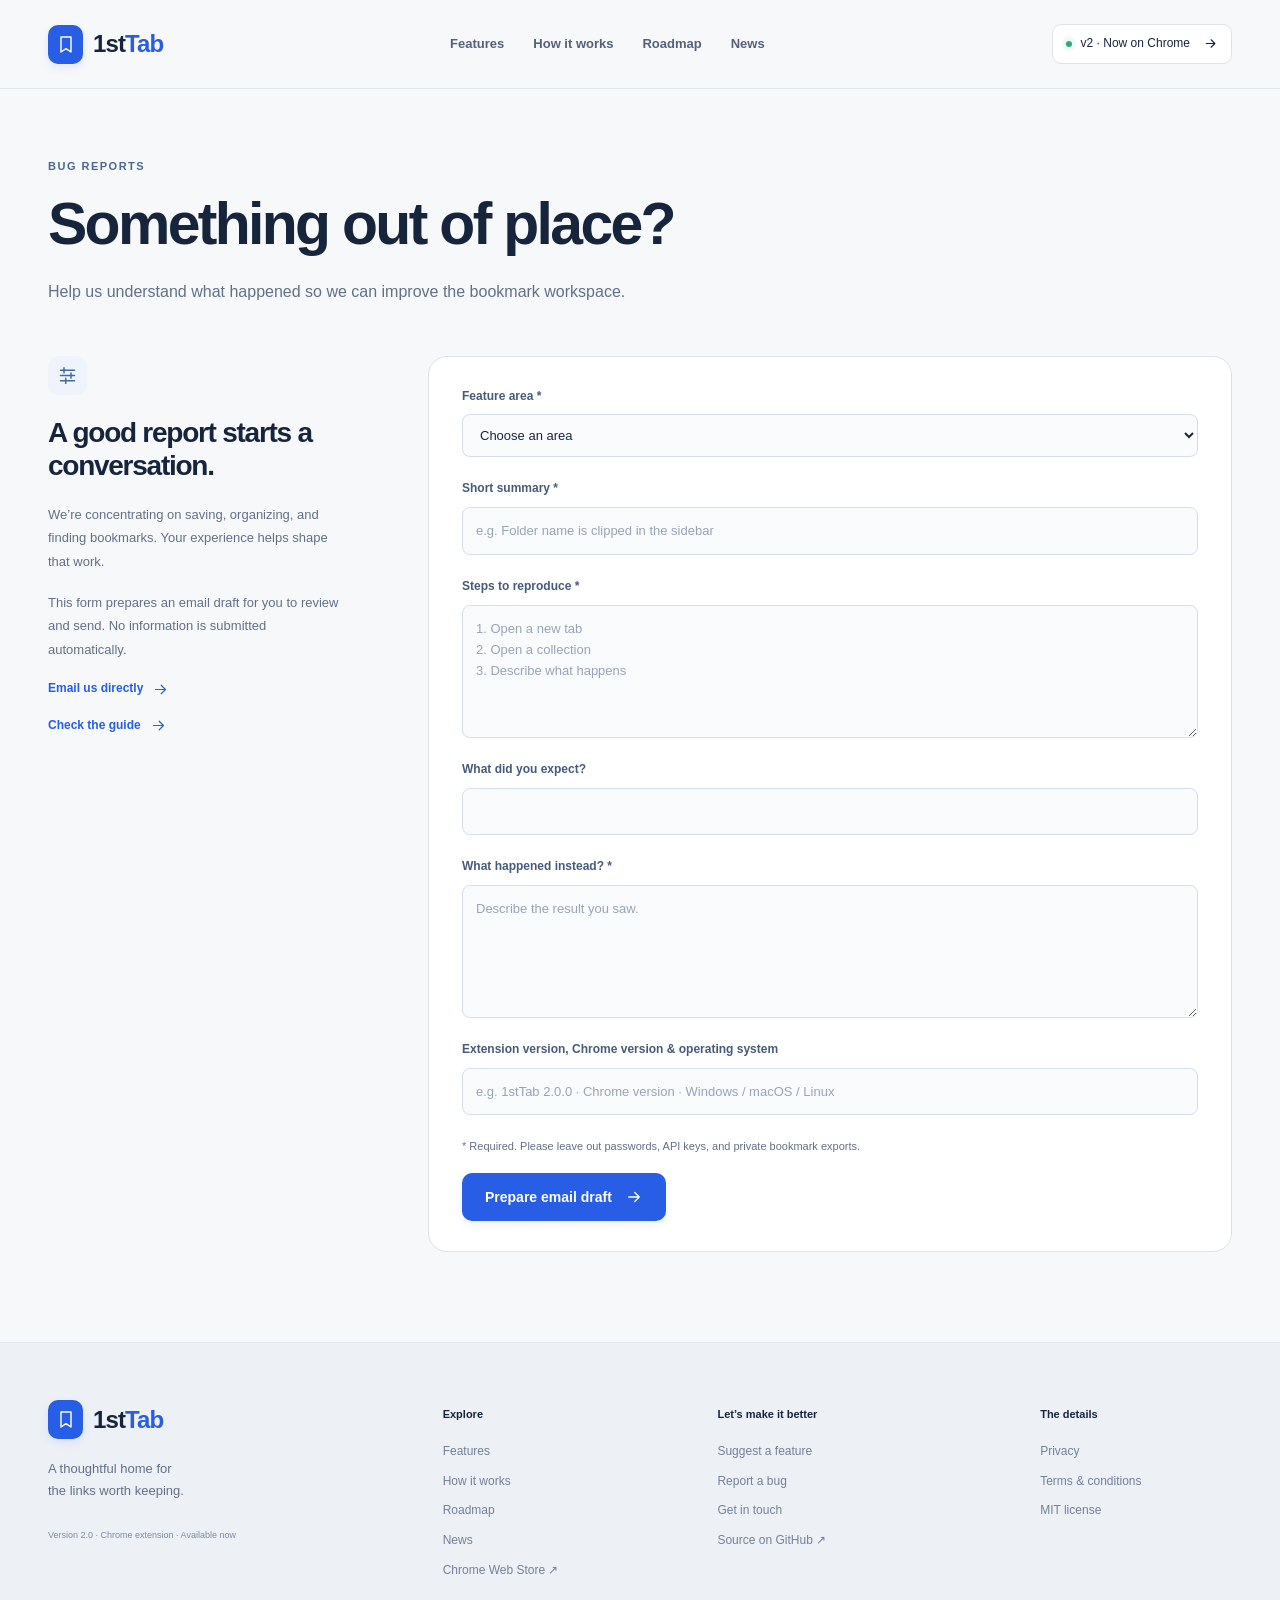
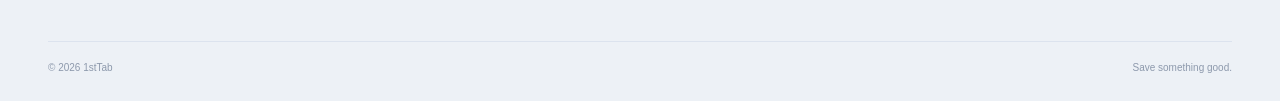
==== commit 70a7b04e: "feat: announce 1stTab v2 on the Chrome Web Store Add a launch post for the published 2.0.0 release w" ====
--- a/bugs.html
+++ b/bugs.html
@@ -15,14 +15,14 @@
 <meta property="og:url" content="https://1sttab-app.web.app/bugs">
 <meta property="og:image" content="https://1sttab-app.web.app/assets/bookmark-v2-list.png">
 <meta name="twitter:card" content="summary_large_image">
-<link rel="stylesheet" href="assets/site-v2.css">
-<script src="assets/site-v2.js" defer></script>
+<link rel="stylesheet" href="assets/site-v2.css?v=20261010">
+<script src="assets/site-v2.js?v=20261010" defer></script>
 </head>
 <body class=""><a class="skip-link" href="#main">Skip to content</a>
 <header class="nav" id="nav">
 <div class="nav-inner"><a class="nav-logo" href="index.html" aria-label="1stTab home"><span class="logo-mark"><svg viewBox="0 0 24 24" fill="none" stroke="currentColor" stroke-width="1.7" stroke-linecap="round" stroke-linejoin="round" aria-hidden="true"><path d="M6 3h12v18l-6-4-6 4V3Z"/></svg></span><span>1st<span class="logo-accent">Tab</span></span></a><button class="menu-toggle" type="button" aria-label="Open navigation" aria-controls="site-menu" aria-expanded="false"><svg viewBox="0 0 24 24" fill="none" stroke="currentColor" stroke-width="1.7" stroke-linecap="round" stroke-linejoin="round" aria-hidden="true"><path d="M4 6h16M4 12h16M4 18h16"/></svg></button>
 <nav class="nav-links" id="site-menu" aria-label="Main navigation"><a href="index.html#features">Features</a><a href="guide.html">How it works</a><a href="index.html#roadmap">Roadmap</a><a href="news.html">News</a></nav>
-<a class="launch-pill" href="news-bookmark-focus.html#launch"><span class="status-dot"></span>v2 · Coming soon<svg viewBox="0 0 24 24" fill="none" stroke="currentColor" stroke-width="1.7" stroke-linecap="round" stroke-linejoin="round" aria-hidden="true"><path d="M5 12h14m-6-6 6 6-6 6"/></svg></a></div>
+<a class="launch-pill" href="news-v2-chrome-web-store.html"><span class="status-dot"></span>v2 · Now on Chrome<svg viewBox="0 0 24 24" fill="none" stroke="currentColor" stroke-width="1.7" stroke-linecap="round" stroke-linejoin="round" aria-hidden="true"><path d="M5 12h14m-6-6 6 6-6 6"/></svg></a></div>
 </header>
 <main id="main">
 <section class="container page-hero">
@@ -62,10 +62,10 @@
 <div class="container footer-grid">
 <div class="footer-intro"><a class="nav-logo" href="index.html" aria-label="1stTab home"><span class="logo-mark"><svg viewBox="0 0 24 24" fill="none" stroke="currentColor" stroke-width="1.7" stroke-linecap="round" stroke-linejoin="round" aria-hidden="true"><path d="M6 3h12v18l-6-4-6 4V3Z"/></svg></span><span>1st<span class="logo-accent">Tab</span></span></a>
 <p>A thoughtful home for<br>the links worth keeping.</p>
-<span class="footer-release">Version 2.0 · Chrome extension · Coming soon</span></div>
+<span class="footer-release">Version 2.0 · Chrome extension · Available now</span></div>
 <div>
 <h2>Explore</h2>
-<a href="index.html#features">Features</a><a href="guide.html">How it works</a><a href="index.html#roadmap">Roadmap</a><a href="news.html">News</a></div>
+<a href="index.html#features">Features</a><a href="guide.html">How it works</a><a href="index.html#roadmap">Roadmap</a><a href="news.html">News</a><a href="https://chromewebstore.google.com/detail/1sttab-%E2%80%94-bookmark-manager/bigolehnkpljdbocpkljjmkkocefinbh" target="_blank" rel="noopener noreferrer">Chrome Web Store ↗</a></div>
 <div>
 <h2>Let’s make it better</h2>
 <a href="request.html">Suggest a feature</a><a href="bugs.html">Report a bug</a><a href="mailto:aablotia@ablotia.com">Get in touch</a><a href="https://github.com/aleksandre-zaccone/1stTab" target="_blank" rel="noopener noreferrer">Source on GitHub ↗</a></div>
--- a/assets/site-v2.css
+++ b/assets/site-v2.css
@@ -200,6 +200,7 @@
 .page-hero>p:last-child{max-width:650px;margin-top:21px;font-size:16px;line-height:1.8}
 .news-section{padding-bottom:90px}
 .news-feature{display:grid;grid-template-columns:1fr 1.06fr;border:1px solid var(--line);border-radius:24px;background:white;overflow:hidden}
+.news-feature+.news-feature{margin-top:27px}
 .news-art{min-height:350px;position:relative;background:#e5edfd;overflow:hidden;padding:40px;color:var(--blue);display:flex;flex-direction:column;justify-content:space-between}
 .news-version{font-size:115px;font-weight:750;letter-spacing:-9px;line-height:1}
 .news-art-icon{position:absolute;right:24px;top:52px;transform:rotate(13deg);color:#fff;background:var(--blue);width:136px;height:168px;border-radius:26px;display:grid;place-items:center;box-shadow:0 23px 40px #274e9e1a}
@@ -229,6 +230,27 @@
 .article-body p a,.docs-content a{color:var(--blue);text-decoration:underline;text-underline-offset:4px}
 .article-body strong{color:#394e6c;font-weight:600}
 .article-end{margin-top:40px;border-top:1px solid var(--line);padding-top:28px;display:flex;align-items:center;gap:25px}
+.article-cta{display:flex;align-items:center;flex-wrap:wrap;gap:12px 22px;margin:28px 0 10px}
+.article-cta small{font-size:12px;color:#8290a4}
+.article-figure{margin:32px 0 36px;border:1px solid #d2dce9;border-radius:16px;overflow:hidden;background:white;box-shadow:0 14px 40px #1737630a}
+.article-figure img{width:100%;height:auto}
+.article-figure figcaption{padding:11px 18px;font-size:11px;color:#7c899e;border-top:1px solid var(--line)}
+.article-body h3{font-size:19px;letter-spacing:-.3px;margin:32px 0 10px}
+.gallery figcaption{display:flex;justify-content:space-between;gap:12px}
+.gallery-stack img+img{border-top:1px solid var(--line)}
+.gallery-controls{display:flex;flex-wrap:wrap;align-items:center;justify-content:space-between;gap:12px 16px;padding:14px 18px;border-top:1px solid var(--line);background:#fbfcfe}
+html:not(.js) .gallery-controls,html:not(.js) .gallery-hint{display:none}
+.gallery .preview-switch{flex-wrap:wrap}
+.theme-picker{display:grid;grid-template-columns:repeat(5,minmax(0,1fr));gap:10px;width:100%}
+.theme-picker button{display:flex;flex-direction:column;align-items:flex-start;gap:2px;min-width:0;padding:6px 6px 8px;border:1px solid var(--line);border-radius:10px;background:white;color:var(--ink);font-size:12px;font-weight:600;line-height:1.3;text-align:left}
+.theme-picker button:hover{border-color:#bbcbe2}
+.theme-picker button[aria-pressed=true]{border-color:var(--blue);box-shadow:0 0 0 2px #285de52e}
+.theme-picker small{max-width:100%;overflow:hidden;font-size:10px;font-weight:450;color:#7c899e;white-space:nowrap;text-overflow:ellipsis}
+.gallery-range{display:flex;align-items:center;gap:12px;flex:1 1 260px;font-size:12px;font-weight:600;color:var(--ink);white-space:nowrap}
+.gallery-range input{flex:1;min-width:0;accent-color:var(--blue)}
+.gallery-range output{min-width:40px;font-size:12px;font-weight:550;color:#4f607b;text-align:right;font-variant-numeric:tabular-nums}
+.gallery-option{display:flex;align-items:center;gap:10px;font-size:12px;font-weight:600;color:var(--ink)}
+.theme-thumb{display:block;width:100%;aspect-ratio:16/10;margin-bottom:5px;border:1px solid #e4eaf3;border-radius:6px;background:center/cover no-repeat}
 .docs-hero{border-bottom:1px solid var(--line);padding-bottom:38px}
 .docs-layout{display:grid;grid-template-columns:225px minmax(0,1fr);gap:64px;padding:42px 0 90px}
 .docs-layout aside{position:sticky;top:122px;align-self:start}
@@ -468,6 +490,15 @@
 .article-body>p{font-size:14px;line-height:1.9}
 .article-body h2{font-size:25px}
 .article-end{flex-wrap:wrap;gap:20px}
+.article-figure{margin:24px 0 28px;border-radius:12px}
+.article-figure figcaption{padding:9px 14px;font-size:10px}
+.gallery figcaption{flex-direction:column;gap:2px}
+.gallery-controls{padding:12px 14px}
+.theme-picker{grid-template-columns:repeat(3,minmax(0,1fr));gap:8px}
+.theme-picker small{display:none}
+.gallery-range{flex-basis:100%}
+.gallery-option{width:100%;justify-content:space-between}
+.article-body h3{font-size:18px}
 .docs-hero{padding-bottom:29px}
 .docs-layout{display:block;padding:26px 0 65px}
 .docs-layout aside{position:static;margin-bottom:28px}
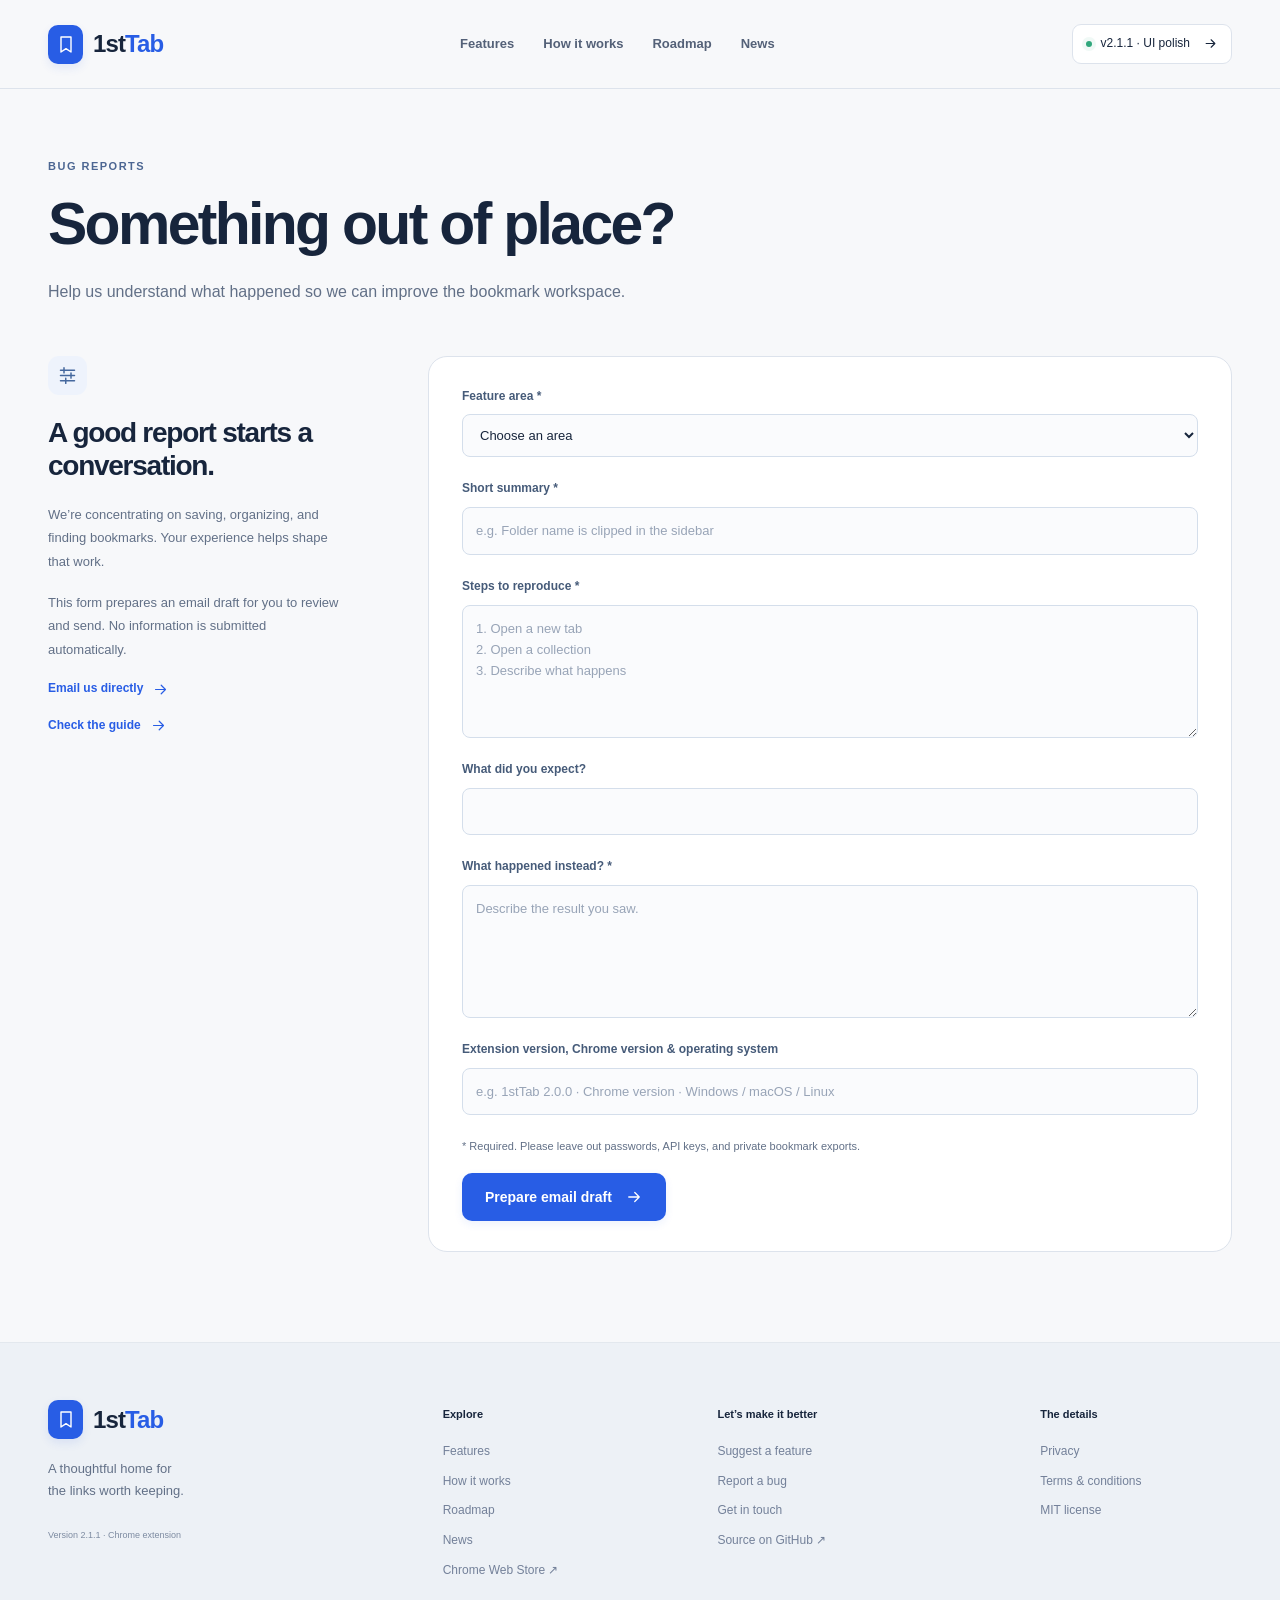
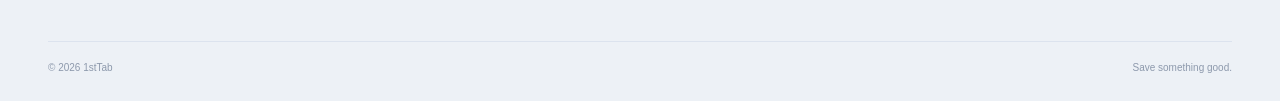
==== commit f53cd0fc: "feat: announce version 2.1.1 UI polish and bug fixes" ====
--- a/bugs.html
+++ b/bugs.html
@@ -15,14 +15,14 @@
 <meta property="og:url" content="https://1sttab-app.web.app/bugs">
 <meta property="og:image" content="https://1sttab-app.web.app/assets/bookmark-v2-list.png">
 <meta name="twitter:card" content="summary_large_image">
-<link rel="stylesheet" href="assets/site-v2.css?v=20261010">
+<link rel="stylesheet" href="assets/site-v2.css?v=20261013">
 <script src="assets/site-v2.js?v=20261010" defer></script>
 </head>
 <body class=""><a class="skip-link" href="#main">Skip to content</a>
 <header class="nav" id="nav">
 <div class="nav-inner"><a class="nav-logo" href="index.html" aria-label="1stTab home"><span class="logo-mark"><svg viewBox="0 0 24 24" fill="none" stroke="currentColor" stroke-width="1.7" stroke-linecap="round" stroke-linejoin="round" aria-hidden="true"><path d="M6 3h12v18l-6-4-6 4V3Z"/></svg></span><span>1st<span class="logo-accent">Tab</span></span></a><button class="menu-toggle" type="button" aria-label="Open navigation" aria-controls="site-menu" aria-expanded="false"><svg viewBox="0 0 24 24" fill="none" stroke="currentColor" stroke-width="1.7" stroke-linecap="round" stroke-linejoin="round" aria-hidden="true"><path d="M4 6h16M4 12h16M4 18h16"/></svg></button>
 <nav class="nav-links" id="site-menu" aria-label="Main navigation"><a href="index.html#features">Features</a><a href="guide.html">How it works</a><a href="index.html#roadmap">Roadmap</a><a href="news.html">News</a></nav>
-<a class="launch-pill" href="news-v2-chrome-web-store.html"><span class="status-dot"></span>v2 · Now on Chrome<svg viewBox="0 0 24 24" fill="none" stroke="currentColor" stroke-width="1.7" stroke-linecap="round" stroke-linejoin="round" aria-hidden="true"><path d="M5 12h14m-6-6 6 6-6 6"/></svg></a></div>
+<a class="launch-pill" href="news-v2-1-1-ui-polish.html"><span class="status-dot"></span>v2.1.1 · UI polish<svg viewBox="0 0 24 24" fill="none" stroke="currentColor" stroke-width="1.7" stroke-linecap="round" stroke-linejoin="round" aria-hidden="true"><path d="M5 12h14m-6-6 6 6-6 6"/></svg></a></div>
 </header>
 <main id="main">
 <section class="container page-hero">
@@ -62,7 +62,7 @@
 <div class="container footer-grid">
 <div class="footer-intro"><a class="nav-logo" href="index.html" aria-label="1stTab home"><span class="logo-mark"><svg viewBox="0 0 24 24" fill="none" stroke="currentColor" stroke-width="1.7" stroke-linecap="round" stroke-linejoin="round" aria-hidden="true"><path d="M6 3h12v18l-6-4-6 4V3Z"/></svg></span><span>1st<span class="logo-accent">Tab</span></span></a>
 <p>A thoughtful home for<br>the links worth keeping.</p>
-<span class="footer-release">Version 2.0 · Chrome extension · Available now</span></div>
+<span class="footer-release">Version 2.1.1 · Chrome extension</span></div>
 <div>
 <h2>Explore</h2>
 <a href="index.html#features">Features</a><a href="guide.html">How it works</a><a href="index.html#roadmap">Roadmap</a><a href="news.html">News</a><a href="https://chromewebstore.google.com/detail/1sttab-%E2%80%94-bookmark-manager/bigolehnkpljdbocpkljjmkkocefinbh" target="_blank" rel="noopener noreferrer">Chrome Web Store ↗</a></div>
--- a/assets/site-v2.css
+++ b/assets/site-v2.css
@@ -538,3 +538,7 @@
 *,*::before,*::after{animation:none!important;transition:none!important}
 .btn:hover{transform:none}
 }
+
+/* Patch versions fit beside the bookmark illustration on news cards. */
+.news-version--patch{font-size:64px;letter-spacing:-4px}
+@media(max-width:600px){.news-version--patch{font-size:56px;letter-spacing:-3px}}
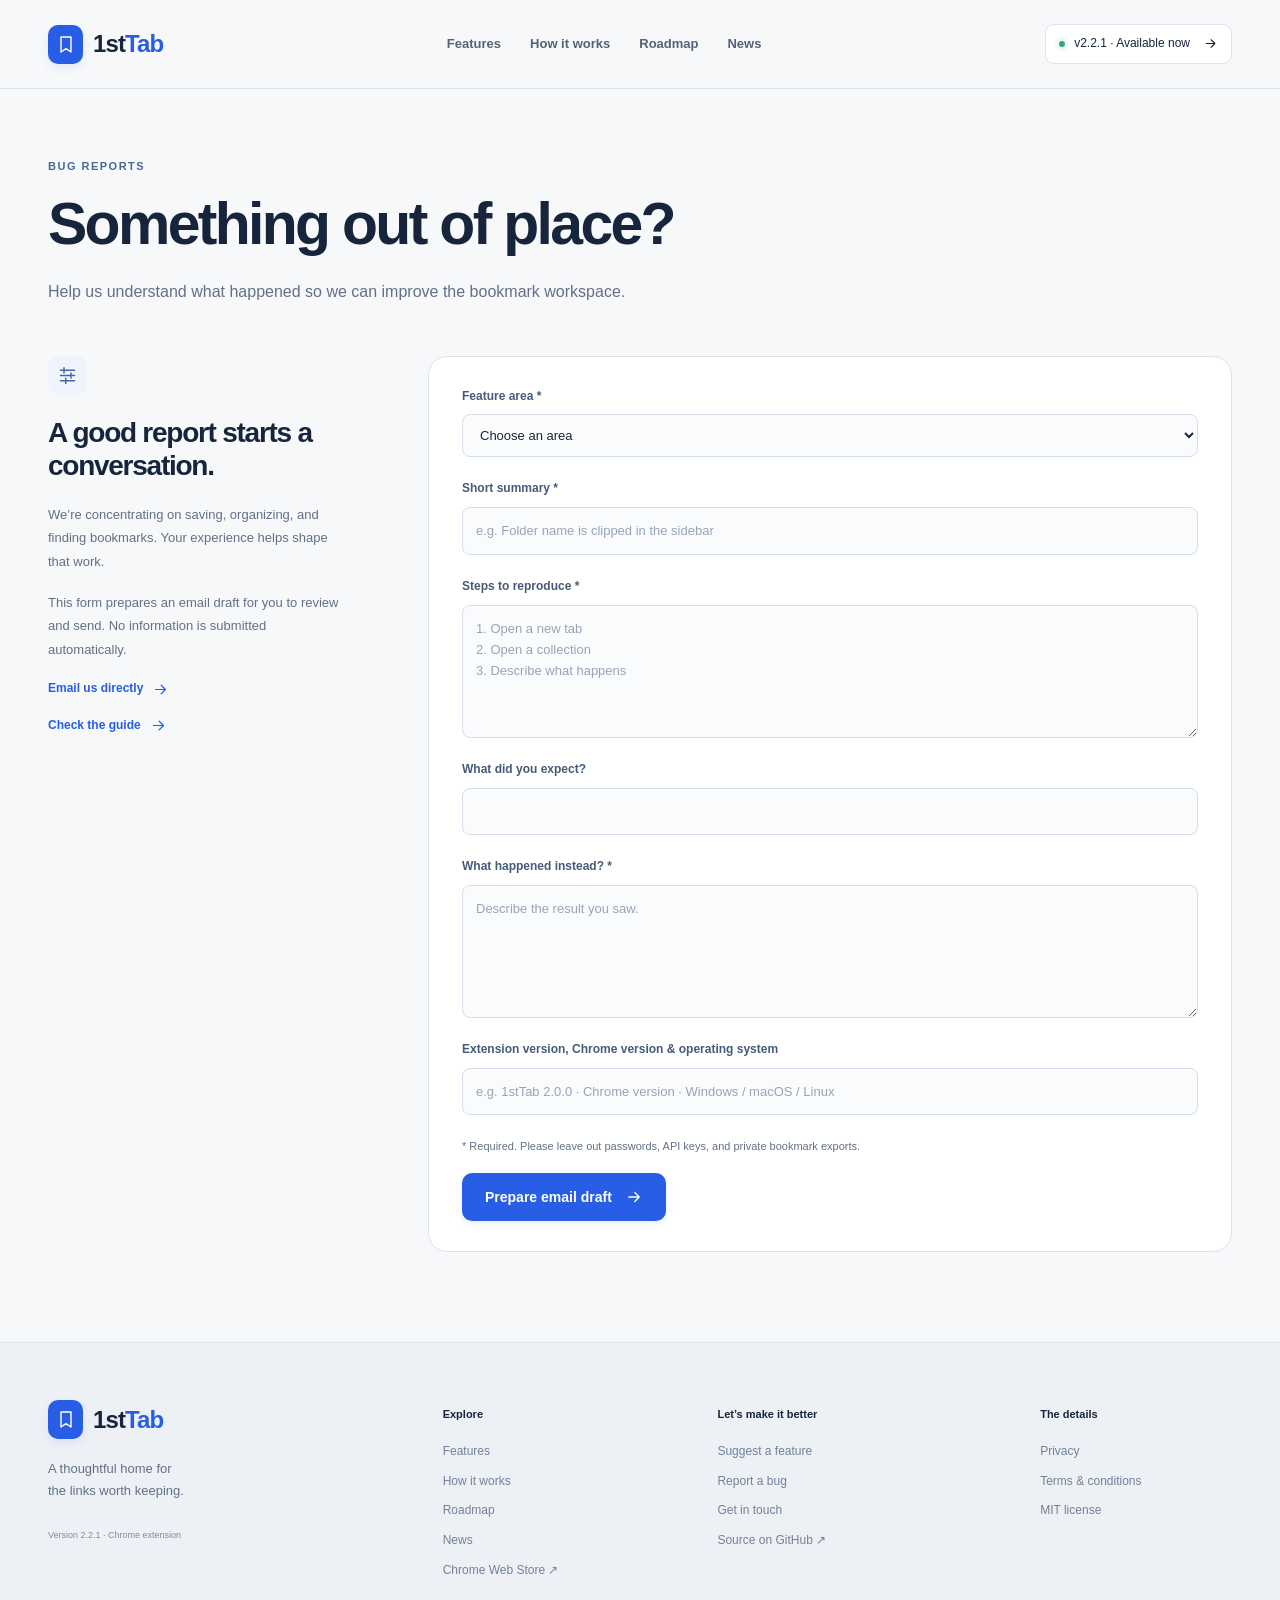
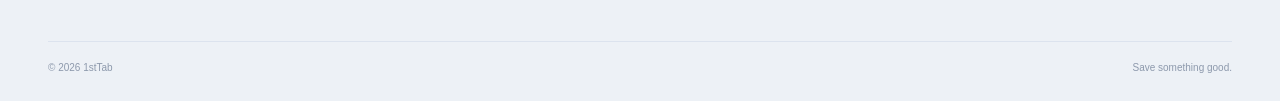
==== commit e4eb8557: "Publish 2.2.1 website content" ====
--- a/bugs.html
+++ b/bugs.html
@@ -15,14 +15,14 @@
 <meta property="og:url" content="https://1sttab-app.web.app/bugs">
 <meta property="og:image" content="https://1sttab-app.web.app/assets/bookmark-v2-list.png">
 <meta name="twitter:card" content="summary_large_image">
-<link rel="stylesheet" href="assets/site-v2.css?v=20261013">
+<link rel="stylesheet" href="assets/site-v2.css?v=20261022">
 <script src="assets/site-v2.js?v=20261010" defer></script>
 </head>
 <body class=""><a class="skip-link" href="#main">Skip to content</a>
 <header class="nav" id="nav">
 <div class="nav-inner"><a class="nav-logo" href="index.html" aria-label="1stTab home"><span class="logo-mark"><svg viewBox="0 0 24 24" fill="none" stroke="currentColor" stroke-width="1.7" stroke-linecap="round" stroke-linejoin="round" aria-hidden="true"><path d="M6 3h12v18l-6-4-6 4V3Z"/></svg></span><span>1st<span class="logo-accent">Tab</span></span></a><button class="menu-toggle" type="button" aria-label="Open navigation" aria-controls="site-menu" aria-expanded="false"><svg viewBox="0 0 24 24" fill="none" stroke="currentColor" stroke-width="1.7" stroke-linecap="round" stroke-linejoin="round" aria-hidden="true"><path d="M4 6h16M4 12h16M4 18h16"/></svg></button>
 <nav class="nav-links" id="site-menu" aria-label="Main navigation"><a href="index.html#features">Features</a><a href="guide.html">How it works</a><a href="index.html#roadmap">Roadmap</a><a href="news.html">News</a></nav>
-<a class="launch-pill" href="news-v2-1-1-ui-polish.html"><span class="status-dot"></span>v2.1.1 · UI polish<svg viewBox="0 0 24 24" fill="none" stroke="currentColor" stroke-width="1.7" stroke-linecap="round" stroke-linejoin="round" aria-hidden="true"><path d="M5 12h14m-6-6 6 6-6 6"/></svg></a></div>
+<a class="launch-pill" href="news-v2-2-1.html"><span class="status-dot"></span>v2.2.1 · Available now<svg viewBox="0 0 24 24" fill="none" stroke="currentColor" stroke-width="1.7" stroke-linecap="round" stroke-linejoin="round" aria-hidden="true"><path d="M5 12h14m-6-6 6 6-6 6"/></svg></a></div>
 </header>
 <main id="main">
 <section class="container page-hero">
@@ -37,7 +37,7 @@
 <p>This form prepares an email draft for you to review and send. No information is submitted automatically.</p>
 <a href="mailto:aablotia@ablotia.com" class="text-link">Email us directly <svg viewBox="0 0 24 24" fill="none" stroke="currentColor" stroke-width="1.7" stroke-linecap="round" stroke-linejoin="round" aria-hidden="true"><path d="M5 12h14m-6-6 6 6-6 6"/></svg></a><a href="guide.html" class="text-link">Check the guide <svg viewBox="0 0 24 24" fill="none" stroke="currentColor" stroke-width="1.7" stroke-linecap="round" stroke-linejoin="round" aria-hidden="true"><path d="M5 12h14m-6-6 6 6-6 6"/></svg></a></aside>
 <form class="feedback-form" data-feedback="bug">
-<div class="form-group"><label for="area">Feature area *</label><select id="area" name="area" required><option value="">Choose an area</option><option>Folders & collections</option><option>Search & filters</option><option>Tags, notes & favorites</option><option>Card / list view</option><option>Themes & accessibility</option><option>Side panel</option><option>Import, export & recovery</option><option>Google Drive sync (planned)</option><option>Between-account sync (planned)</option><option>Website</option><option>Other</option></select></div>
+<div class="form-group"><label for="area">Feature area *</label><select id="area" name="area" required><option value="">Choose an area</option><option>Folders & collections</option><option>Search & filters</option><option>Tags, notes & favorites</option><option>Card / list view</option><option>Themes & accessibility</option><option>Side panel</option><option>Import, export & recovery</option><option>Google Drive backup & restore (2.2.1)</option><option>Scheduled backup or continuous sync (future)</option><option>Website</option><option>Other</option></select></div>
 <div class="form-group"><label for="title">Short summary *</label><input id="title" name="title" type="text" maxlength="180" placeholder="e.g. Folder name is clipped in the sidebar" required></div>
 <div class="form-group"><label for="steps">Steps to reproduce *</label><textarea id="steps" name="steps" rows="5" maxlength="5000" placeholder="1. Open a new tab
 2. Open a collection
@@ -62,7 +62,7 @@
 <div class="container footer-grid">
 <div class="footer-intro"><a class="nav-logo" href="index.html" aria-label="1stTab home"><span class="logo-mark"><svg viewBox="0 0 24 24" fill="none" stroke="currentColor" stroke-width="1.7" stroke-linecap="round" stroke-linejoin="round" aria-hidden="true"><path d="M6 3h12v18l-6-4-6 4V3Z"/></svg></span><span>1st<span class="logo-accent">Tab</span></span></a>
 <p>A thoughtful home for<br>the links worth keeping.</p>
-<span class="footer-release">Version 2.1.1 · Chrome extension</span></div>
+<span class="footer-release">Version 2.2.1 · Chrome extension</span></div>
 <div>
 <h2>Explore</h2>
 <a href="index.html#features">Features</a><a href="guide.html">How it works</a><a href="index.html#roadmap">Roadmap</a><a href="news.html">News</a><a href="https://chromewebstore.google.com/detail/1sttab-%E2%80%94-bookmark-manager/bigolehnkpljdbocpkljjmkkocefinbh" target="_blank" rel="noopener noreferrer">Chrome Web Store ↗</a></div>
--- a/assets/site-v2.css
+++ b/assets/site-v2.css
@@ -95,6 +95,8 @@
 .feature-search{background:#f4f2fb}
 .feature-appearance{background:#f6f3ed}
 .feature-recovery{background:#edf5f2}
+.feature-drive{background:#f0f5f2}
+.feature-languages{background:#f3f3fa}
 .folder-illustration{margin:30px 43px -1px;padding:18px 20px 22px;border:1px solid #d6e1ef;background:#fff;border-radius:13px 13px 0 0;position:relative;box-shadow:0 12px 30px #28518209;color:#566c8c;font-size:12px}
 .folder-illustration>div:first-child,.branch>div{display:flex;gap:9px;align-items:center;padding:9px 10px}
 .folder-illustration svg{width:16px;height:16px}
@@ -139,6 +141,21 @@
 .file-tile small{font-size:10px;color:#889b92;display:block;margin-top:4px}
 .recovery-note{margin:-10px -90px 0 0;z-index:1;display:flex;align-items:center;gap:7px;font-size:10px;color:#497c64;background:#e2f0e8;border:1px solid #c9e1d4;border-radius:7px;padding:7px 12px;transform:rotate(2deg)}
 .recovery-note svg{width:14px;height:14px}
+.drive-illustration{margin:auto 32px 29px;padding:22px;background:#e8f1ec;border:1px solid #d8e7de;border-radius:14px}
+.drive-backup-card{display:flex;align-items:center;gap:13px;padding:14px;background:white;border:1px solid #dce8e1;border-radius:11px;box-shadow:0 6px 16px #294c3d05}
+.drive-cloud{width:40px;height:40px;display:grid;place-items:center;flex:none;background:#edf4f0;color:#4f8a70;border-radius:10px}
+.drive-cloud svg{width:23px;height:23px}
+.drive-backup-card strong{display:block;font-size:12px;color:#426b58}
+.drive-backup-card small{display:block;margin-top:4px;color:#80958a;font-size:10px;line-height:1.5}
+.drive-backup-note{text-align:center;margin-top:15px;color:#6b8e7c;font-size:10px}
+.language-illustration{margin:auto 32px 30px;padding:25px 24px;background:white;border:1px solid #e1e5ef;border-radius:14px}
+.language-chips{display:flex;justify-content:center;flex-wrap:wrap;gap:9px}
+.language-chips span{padding:7px 10px;border:1px solid #e2e5ed;border-radius:7px;background:#f7f8fb;color:#596a83;font-size:11px}
+.language-chips span:nth-child(2){background:#f3edf9;border-color:#e8dcf1;color:#806b98}
+.language-chips span:nth-child(3){background:#edf3fc;border-color:#dbe7f7;color:#5f79a1}
+.language-chips span:nth-child(4){background:#f8f1e9;border-color:#eee1d2;color:#967b5f}
+.language-chips span:nth-child(5){background:#f2eff9;border-color:#e4def3;color:#786b9c}
+.language-illustration small{display:block;margin-top:16px;text-align:center;color:#8793a7;font-size:10px}
 .detail-grid{display:grid;grid-template-columns:repeat(3,1fr);gap:50px;margin-top:43px}
 .detail-grid article>svg{color:#6e86aa;margin-bottom:15px}
 .detail-grid h3{font-size:18px;letter-spacing:-.4px;margin-bottom:10px}
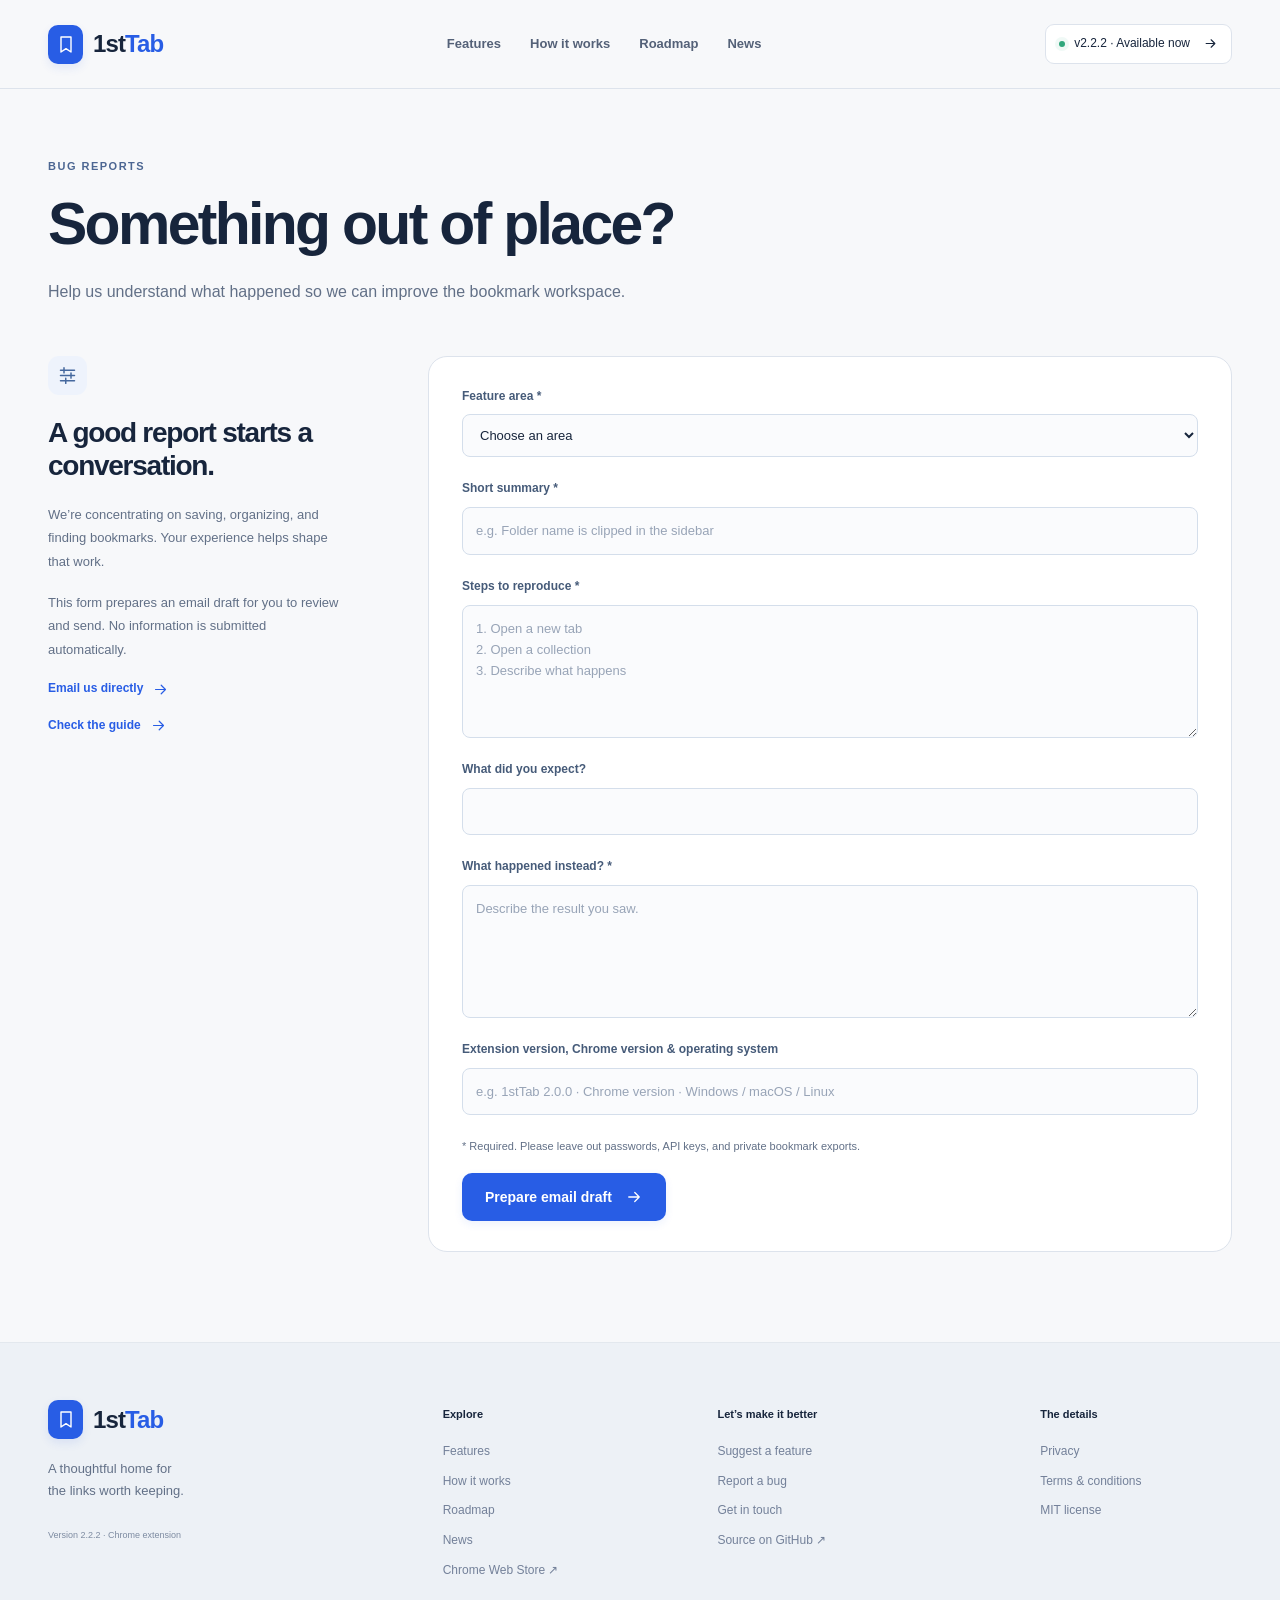
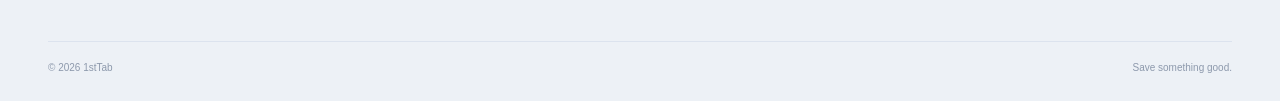
==== commit e97d744a: "feat: publish 2.2.2 update notice release post" ====
--- a/bugs.html
+++ b/bugs.html
@@ -22,7 +22,7 @@
 <header class="nav" id="nav">
 <div class="nav-inner"><a class="nav-logo" href="index.html" aria-label="1stTab home"><span class="logo-mark"><svg viewBox="0 0 24 24" fill="none" stroke="currentColor" stroke-width="1.7" stroke-linecap="round" stroke-linejoin="round" aria-hidden="true"><path d="M6 3h12v18l-6-4-6 4V3Z"/></svg></span><span>1st<span class="logo-accent">Tab</span></span></a><button class="menu-toggle" type="button" aria-label="Open navigation" aria-controls="site-menu" aria-expanded="false"><svg viewBox="0 0 24 24" fill="none" stroke="currentColor" stroke-width="1.7" stroke-linecap="round" stroke-linejoin="round" aria-hidden="true"><path d="M4 6h16M4 12h16M4 18h16"/></svg></button>
 <nav class="nav-links" id="site-menu" aria-label="Main navigation"><a href="index.html#features">Features</a><a href="guide.html">How it works</a><a href="index.html#roadmap">Roadmap</a><a href="news.html">News</a></nav>
-<a class="launch-pill" href="news-v2-2-1.html"><span class="status-dot"></span>v2.2.1 · Available now<svg viewBox="0 0 24 24" fill="none" stroke="currentColor" stroke-width="1.7" stroke-linecap="round" stroke-linejoin="round" aria-hidden="true"><path d="M5 12h14m-6-6 6 6-6 6"/></svg></a></div>
+<a class="launch-pill" href="news-whats-new.html"><span class="status-dot"></span>v2.2.2 · Available now<svg viewBox="0 0 24 24" fill="none" stroke="currentColor" stroke-width="1.7" stroke-linecap="round" stroke-linejoin="round" aria-hidden="true"><path d="M5 12h14m-6-6 6 6-6 6"/></svg></a></div>
 </header>
 <main id="main">
 <section class="container page-hero">
@@ -37,7 +37,7 @@
 <p>This form prepares an email draft for you to review and send. No information is submitted automatically.</p>
 <a href="mailto:aablotia@ablotia.com" class="text-link">Email us directly <svg viewBox="0 0 24 24" fill="none" stroke="currentColor" stroke-width="1.7" stroke-linecap="round" stroke-linejoin="round" aria-hidden="true"><path d="M5 12h14m-6-6 6 6-6 6"/></svg></a><a href="guide.html" class="text-link">Check the guide <svg viewBox="0 0 24 24" fill="none" stroke="currentColor" stroke-width="1.7" stroke-linecap="round" stroke-linejoin="round" aria-hidden="true"><path d="M5 12h14m-6-6 6 6-6 6"/></svg></a></aside>
 <form class="feedback-form" data-feedback="bug">
-<div class="form-group"><label for="area">Feature area *</label><select id="area" name="area" required><option value="">Choose an area</option><option>Folders & collections</option><option>Search & filters</option><option>Tags, notes & favorites</option><option>Card / list view</option><option>Themes & accessibility</option><option>Side panel</option><option>Import, export & recovery</option><option>Google Drive backup & restore (2.2.1)</option><option>Scheduled backup or continuous sync (future)</option><option>Website</option><option>Other</option></select></div>
+<div class="form-group"><label for="area">Feature area *</label><select id="area" name="area" required><option value="">Choose an area</option><option>Folders & collections</option><option>Search & filters</option><option>Tags, notes & favorites</option><option>Card / list view</option><option>Themes & accessibility</option><option>Side panel</option><option>Import, export & recovery</option><option>Update announcement (2.2.2)</option><option>Google Drive backup & restore (2.2.1)</option><option>Scheduled backup or continuous sync (future)</option><option>Website</option><option>Other</option></select></div>
 <div class="form-group"><label for="title">Short summary *</label><input id="title" name="title" type="text" maxlength="180" placeholder="e.g. Folder name is clipped in the sidebar" required></div>
 <div class="form-group"><label for="steps">Steps to reproduce *</label><textarea id="steps" name="steps" rows="5" maxlength="5000" placeholder="1. Open a new tab
 2. Open a collection
@@ -62,7 +62,7 @@
 <div class="container footer-grid">
 <div class="footer-intro"><a class="nav-logo" href="index.html" aria-label="1stTab home"><span class="logo-mark"><svg viewBox="0 0 24 24" fill="none" stroke="currentColor" stroke-width="1.7" stroke-linecap="round" stroke-linejoin="round" aria-hidden="true"><path d="M6 3h12v18l-6-4-6 4V3Z"/></svg></span><span>1st<span class="logo-accent">Tab</span></span></a>
 <p>A thoughtful home for<br>the links worth keeping.</p>
-<span class="footer-release">Version 2.2.1 · Chrome extension</span></div>
+<span class="footer-release">Version 2.2.2 · Chrome extension</span></div>
 <div>
 <h2>Explore</h2>
 <a href="index.html#features">Features</a><a href="guide.html">How it works</a><a href="index.html#roadmap">Roadmap</a><a href="news.html">News</a><a href="https://chromewebstore.google.com/detail/1sttab-%E2%80%94-bookmark-manager/bigolehnkpljdbocpkljjmkkocefinbh" target="_blank" rel="noopener noreferrer">Chrome Web Store ↗</a></div>
